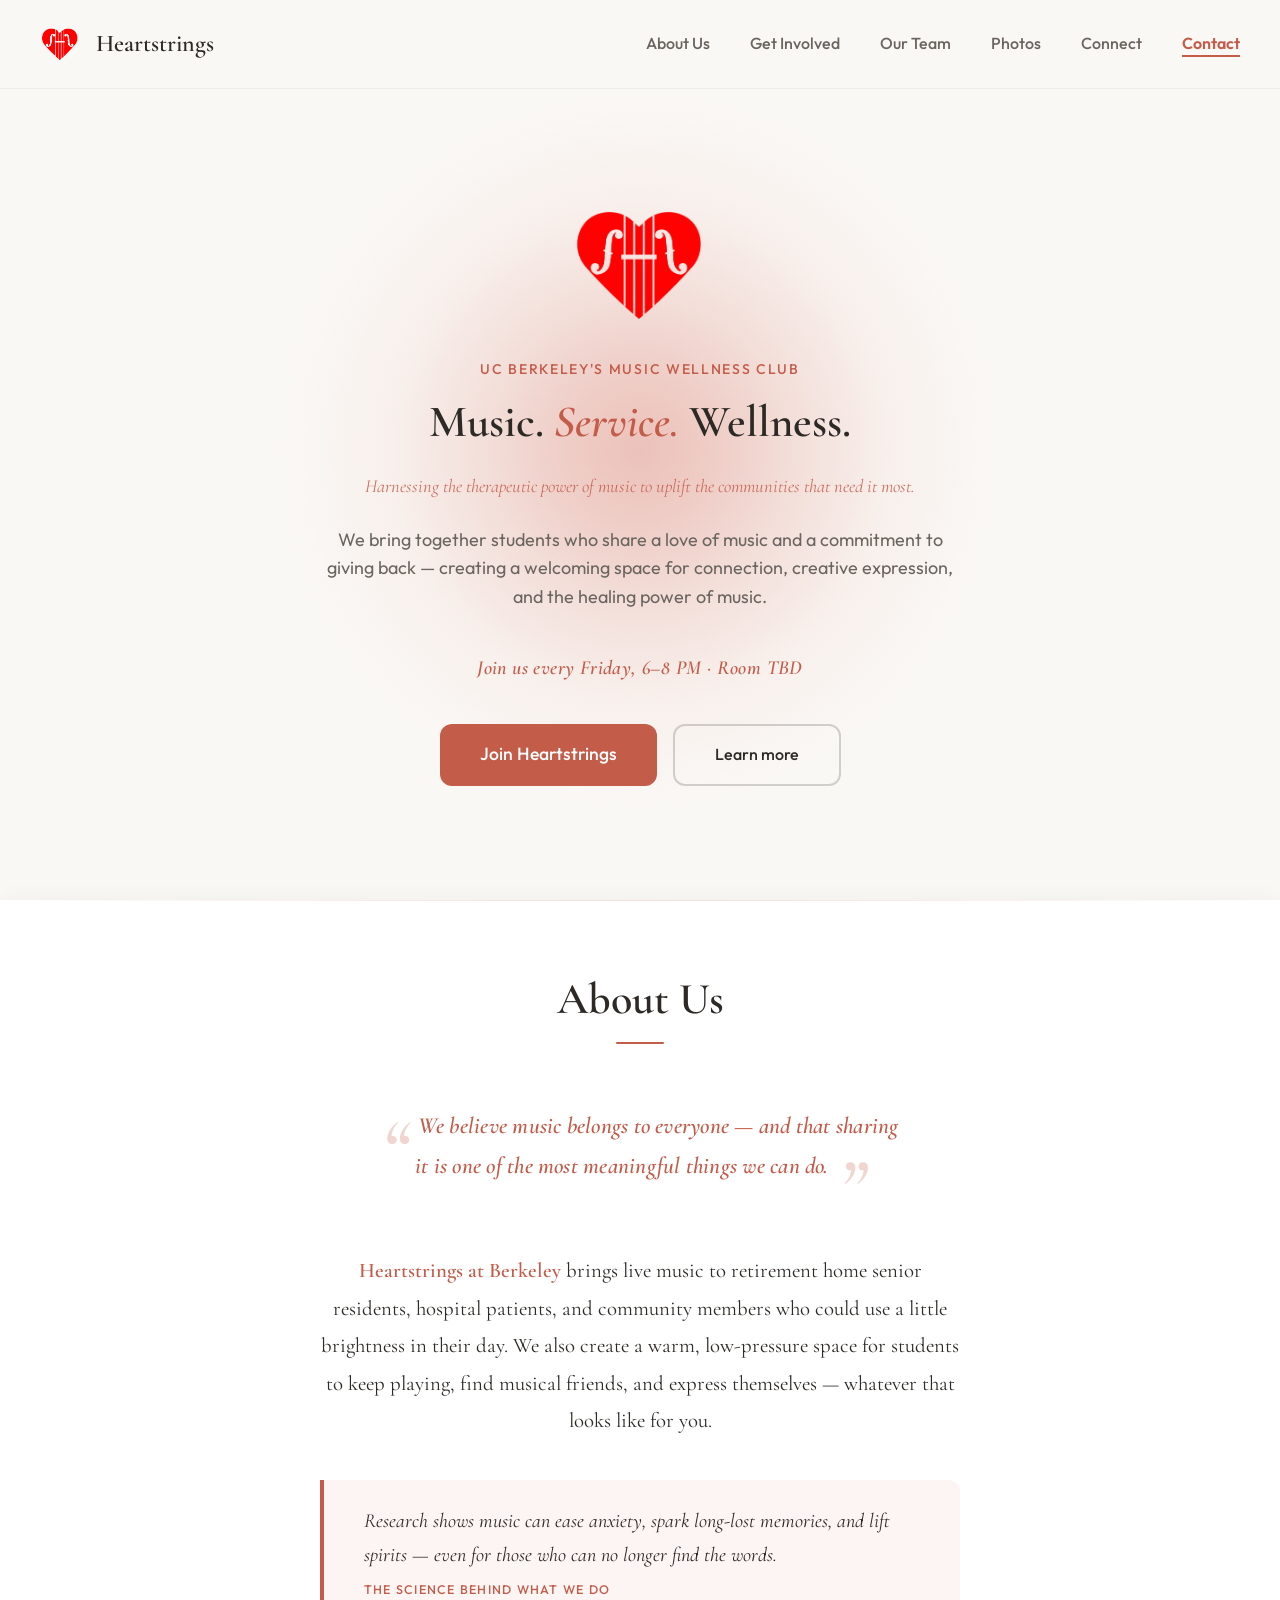
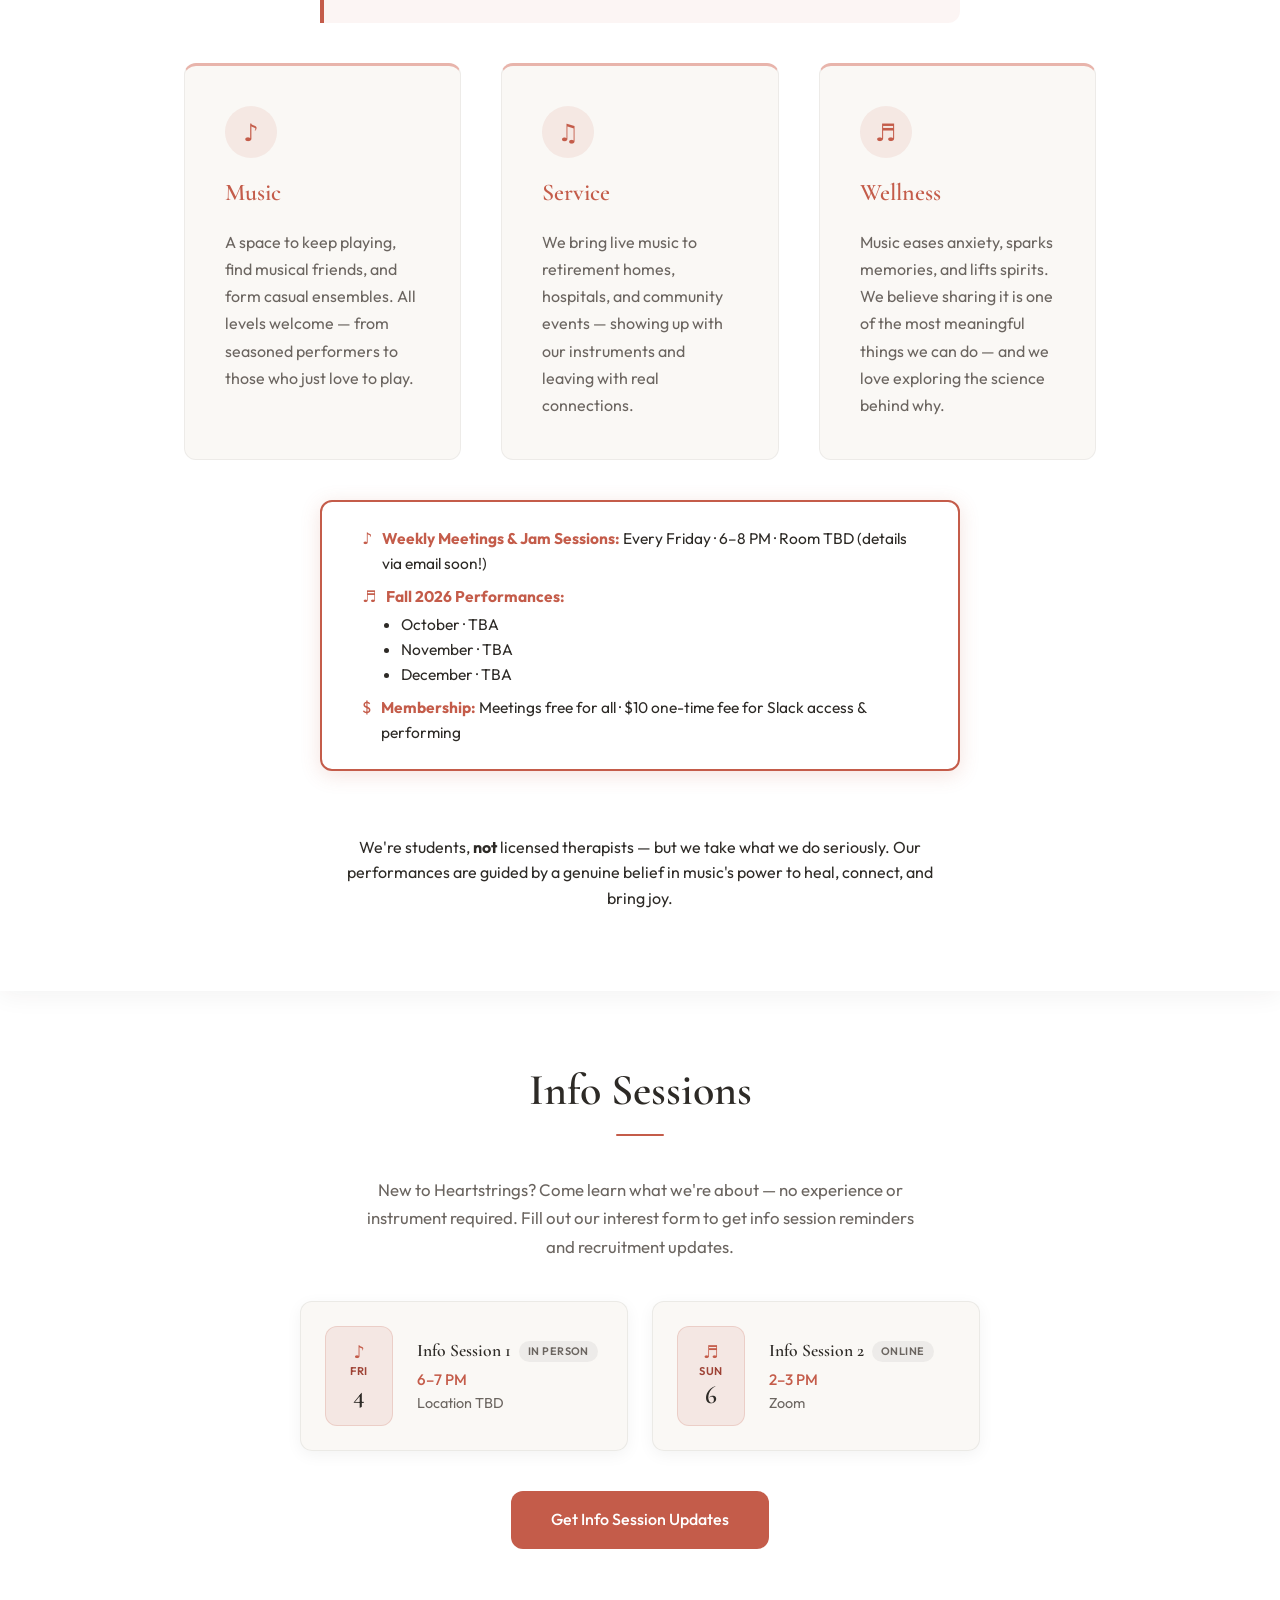
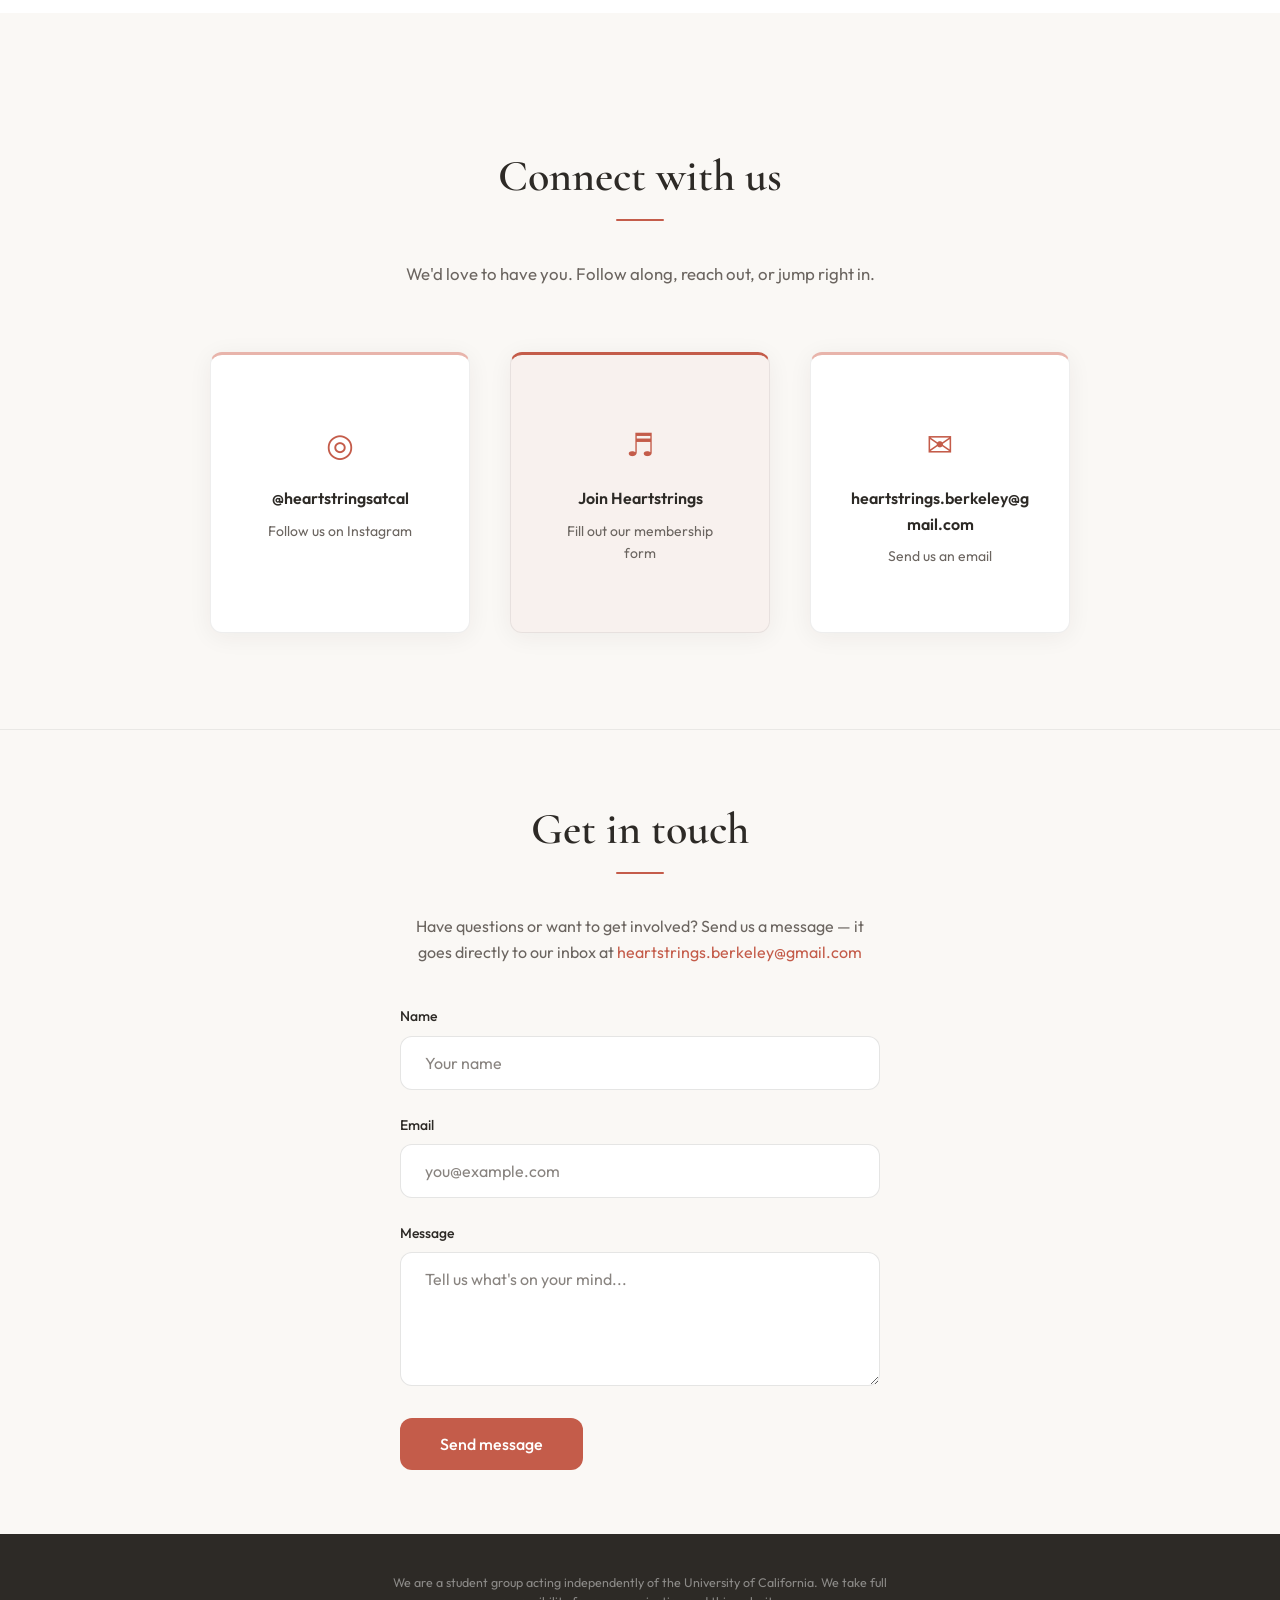
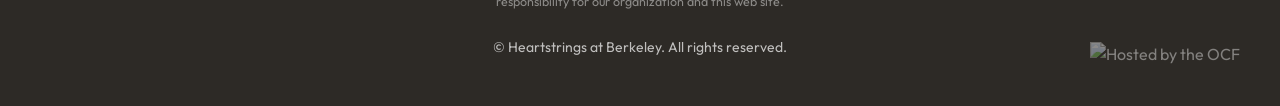
==== site/index.html @ 00cbadbc "Publish only site/ instead of the whole repo The hook checked main out directly into public_html, wh" ====
<!DOCTYPE html>
<html lang="en">
<head>
  <meta charset="UTF-8">
  <meta name="viewport" content="width=device-width, initial-scale=1.0">
  <meta http-equiv="Cache-Control" content="no-cache, no-store, must-revalidate">
  <meta http-equiv="Pragma" content="no-cache">
  <meta http-equiv="Expires" content="0">
  <title>Heartstrings at Berkeley — Music Wellness Club</title>
  <link rel="preconnect" href="https://fonts.googleapis.com">
  <link rel="preconnect" href="https://fonts.gstatic.com" crossorigin>
  <link rel="preload" as="style" href="https://fonts.googleapis.com/css2?family=Cormorant+Garamond:ital,wght@0,400;0,600;1,400&family=Outfit:wght@300;400;500;600&display=swap" onload="this.onload=null;this.rel='stylesheet'">
  <noscript><link rel="stylesheet" href="https://fonts.googleapis.com/css2?family=Cormorant+Garamond:ital,wght@0,400;0,600;1,400&family=Outfit:wght@300;400;500;600&display=swap"></noscript>
  <link rel="icon" type="image/png" href="assets/heartstrings-logo.png">
  <link rel="stylesheet" href="styles.css?v=7">
</head>
<body>
  <header class="site-header">
    <nav class="nav">
      <a href="index.html" class="logo">
        <img src="assets/heartstrings-logo.png" alt="Heartstrings" class="logo-img">
        <span class="logo-text">Heartstrings</span>
      </a>
      <ul class="nav-links">
        <li><a href="#about">About Us</a></li>
        <li><a href="get-involved.html">Get Involved</a></li>
        <li><a href="executive-team.html">Our Team</a></li>
        <li><a href="photos.html">Photos</a></li>
        <li><a href="#connect">Connect</a></li>
        <li><a href="#contact">Contact</a></li>
      </ul>
      <button class="nav-toggle" aria-label="Open menu">
        <span></span>
        <span></span>
        <span></span>
      </button>
    </nav>
  </header>

  <main>
    <section class="hero">
      <div class="hero-content">
        <img src="assets/heartstrings-logo.png" alt="" class="hero-logo" width="160" height="160">
        <p class="hero-tagline">UC Berkeley's Music Wellness Club</p>
        <h1 class="hero-title">Music. <em>Service.</em> Wellness.</h1>
        <p class="hero-subtitle">Harnessing the therapeutic power of music to uplift the communities that need it most.</p>
        <p class="hero-desc">We bring together students who share a love of music and a commitment to giving back — creating a welcoming space for connection, creative expression, and the healing power of music.</p>
        <p class="about-meetingcall">Join us every Friday, 6–8 PM · Room TBD</p>
        <div class="hero-buttons">
          <a href="https://forms.gle/FXgsUbSEiFGepq1K9" class="btn btn-primary btn-hero-join" target="_blank" rel="noopener noreferrer">Join Heartstrings</a>
          <a href="#about" class="btn btn-secondary">Learn more</a>
        </div>
      </div>
      <div class="hero-visual" aria-hidden="true">
        <div class="wave wave-1"></div>
        <div class="wave wave-2"></div>
        <div class="wave wave-3"></div>
      </div>
    </section>

    <section id="about" class="about">
      <div class="container">
        <h2 class="section-title">About Us</h2>
        <p class="about-tagline">We believe music belongs to everyone — and that sharing it is one of the most meaningful things we can do.</p>
        <p class="about-intro"><span class="about-intro-name">Heartstrings at Berkeley</span> brings live music to retirement home senior residents, hospital patients, and community members who could use a little brightness in their day. We also create a warm, low-pressure space for students to keep playing, find musical friends, and express themselves — whatever that looks like for you.</p>
        <div class="about-research">
          <p class="about-research-text">Research shows music can ease anxiety, spark long-lost memories, and lift spirits — even for those who can no longer find the words.</p>
          <span class="about-research-label">The science behind what we do</span>
        </div>
        <div class="about-grid">
          <div class="about-card">
            <span class="about-icon" aria-hidden="true">♪</span>
            <h3>Music</h3>
            <p>A space to keep playing, find musical friends, and form casual ensembles. All levels welcome — from seasoned performers to those who just love to play.</p>
          </div>
          <div class="about-card">
            <span class="about-icon" aria-hidden="true">♫</span>
            <h3>Service</h3>
            <p>We bring live music to retirement homes, hospitals, and community events — showing up with our instruments and leaving with real connections.</p>
          </div>
          <div class="about-card">
            <span class="about-icon" aria-hidden="true">♬</span>
            <h3>Wellness</h3>
            <p>Music eases anxiety, sparks memories, and lifts spirits. We believe sharing it is one of the most meaningful things we can do — and we love exploring the science behind why.</p>
          </div>
        </div>
        <div class="hero-meetinginfo">
          <div class="hero-meetinginfo-item">
            <span>♪</span>
            <span><strong>Weekly Meetings &amp; Jam Sessions:</strong> Every Friday · 6–8 PM · Room TBD (details via email soon!)</span>
          </div>
          <div class="hero-meetinginfo-item">
            <span>♬</span>
            <div>
              <strong>Fall 2026 Performances:</strong>
              <ul style="margin: 0.25em 0 0 1em; padding: 0;">
                <li>October · TBA</li>
                <li>November · TBA</li>
                <li>December · TBA</li>
              </ul>
            </div>
          </div>
          <div class="hero-meetinginfo-item">
            <span>$</span>
            <span><strong>Membership:</strong> Meetings free for all · $10 one-time fee for Slack access &amp; performing</span>
          </div>
        </div>
        <p class="about-disclaimer">We're students, <strong>not</strong> licensed therapists — but we take what we do seriously. Our performances are guided by a genuine belief in music's power to heal, connect, and bring joy.</p>
      </div>
    </section>

    <section id="info-sessions" class="info-sessions">
      <div class="container">
        <h2 class="section-title">Info Sessions</h2>
        <p class="info-sessions-desc">New to Heartstrings? Come learn what we're about — no experience or instrument required. Fill out our interest form to get info session reminders and recruitment updates.</p>
        <div class="info-session-cards">
          <div class="info-session-card">
            <div class="info-session-date">
              <span class="info-session-icon" aria-hidden="true">♪</span>
              <span class="info-session-day">Fri</span>
              <span class="info-session-num">4</span>
            </div>
            <div class="info-session-body">
              <div class="info-session-top">
                <strong class="info-session-label">Info Session 1</strong>
                <span class="info-session-badge">In Person</span>
              </div>
              <p class="info-session-when">6–7 PM</p>
              <p class="info-session-where">Location TBD</p>
            </div>
          </div>
          <div class="info-session-card">
            <div class="info-session-date">
              <span class="info-session-icon" aria-hidden="true">♬</span>
              <span class="info-session-day">Sun</span>
              <span class="info-session-num">6</span>
            </div>
            <div class="info-session-body">
              <div class="info-session-top">
                <strong class="info-session-label">Info Session 2</strong>
                <span class="info-session-badge">Online</span>
              </div>
              <p class="info-session-when">2–3 PM</p>
              <p class="info-session-where">Zoom</p>
            </div>
          </div>
        </div>
        <div class="info-sessions-cta">
          <a href="https://docs.google.com/forms/d/e/1FAIpQLSdtDDccuGXJo1A7t2zyY8OoUpp2t9lm9kDJoeZXBirw_8EdvA/viewform" class="btn btn-primary" target="_blank" rel="noopener noreferrer">Get Info Session Updates</a>
        </div>
      </div>
    </section>

    <section id="connect" class="connect">
      <div class="container">
        <h2 class="section-title">Connect with us</h2>
        <p class="connect-desc">We'd love to have you. Follow along, reach out, or jump right in.</p>
        <div class="connect-cards">
          <a href="https://www.instagram.com/heartstringsatcal/" class="connect-card" target="_blank" rel="noopener noreferrer">
            <span class="connect-card-icon">◎</span>
            <span class="connect-card-label">@heartstringsatcal</span>
            <span class="connect-card-sub">Follow us on Instagram</span>
          </a>
          <a href="https://forms.gle/FXgsUbSEiFGepq1K9" class="connect-card connect-card-primary" target="_blank" rel="noopener noreferrer">
            <span class="connect-card-icon">♬</span>
            <span class="connect-card-label">Join Heartstrings</span>
            <span class="connect-card-sub">Fill out our membership form</span>
          </a>
          <a href="mailto:heartstrings.berkeley@gmail.com" class="connect-card">
            <span class="connect-card-icon">✉</span>
            <span class="connect-card-label">heartstrings.berkeley@gmail.com</span>
            <span class="connect-card-sub">Send us an email</span>
          </a>
        </div>
      </div>
    </section>

    <section id="contact" class="contact">
      <div class="container">
        <h2 class="section-title">Get in touch</h2>
        <p class="contact-intro">Have questions or want to get involved? Send us a message — it goes directly to our inbox at <a href="mailto:heartstrings.berkeley@gmail.com">heartstrings.berkeley@gmail.com</a></p>
        <form class="contact-form" id="contact-form" action="mailto:heartstrings.berkeley@gmail.com" method="get" enctype="text/plain">
          <div class="form-row">
            <label for="name">Name</label>
            <input type="text" id="name" name="name" required placeholder="Your name">
          </div>
          <div class="form-row">
            <label for="email">Email</label>
            <input type="email" id="email" name="email" required placeholder="you@example.com">
          </div>
          <div class="form-row">
            <label for="message">Message</label>
            <textarea id="message" name="message" rows="5" required placeholder="Tell us what's on your mind..."></textarea>
          </div>
          <button type="submit" class="btn btn-primary">Send message</button>
        </form>
      </div>
    </section>
  </main>

  <footer class="site-footer">
    <div class="container">
      <p class="footer-disclaimer">We are a student group acting independently of the University of California. We take full responsibility for our organization and this web site.</p>
      <p class="footer-text">© Heartstrings at Berkeley. All rights reserved.</p>
      <div class="footer-ocf">
        <a href="https://www.ocf.berkeley.edu">
          <img src="http://www.ocf.berkeley.edu/hosting-logos/ocfbadge_silver8.png" alt="Hosted by the OCF" style="border: 0;">
        </a>
      </div>
    </div>
  </footer>

  <script>
    document.querySelector('.nav-toggle').addEventListener('click', function() {
      document.querySelector('.nav-links').classList.toggle('open');
      this.classList.toggle('open');
    });
    document.querySelectorAll('.nav-links a').forEach(function(link) {
      link.addEventListener('click', function() {
        document.querySelector('.nav-links').classList.remove('open');
        document.querySelector('.nav-toggle').classList.remove('open');
      });
    });

    // Active nav highlighting based on scroll position
    const sections = document.querySelectorAll('section[id]');
    const navLinks = document.querySelectorAll('.nav-links a');
    const observer = new IntersectionObserver(function(entries) {
      entries.forEach(function(entry) {
        if (entry.isIntersecting) {
          navLinks.forEach(function(link) { link.classList.remove('active'); });
          var active = document.querySelector('.nav-links a[href="#' + entry.target.id + '"]');
          if (active) active.classList.add('active');
        }
      });
    }, { threshold: 0.4 });
    sections.forEach(function(section) { observer.observe(section); });

    document.getElementById('contact-form').addEventListener('submit', function(e) {
      e.preventDefault();
      var name = encodeURIComponent(document.getElementById('name').value);
      var email = encodeURIComponent(document.getElementById('email').value);
      var message = encodeURIComponent(document.getElementById('message').value);
      var body = 'Name: ' + document.getElementById('name').value + '\n\nEmail: ' + document.getElementById('email').value + '\n\nMessage:\n' + document.getElementById('message').value;
      var mailto = 'mailto:heartstrings.berkeley@gmail.com?subject=Heartstrings%20Website%20Contact&body=' + encodeURIComponent(body);
      window.location.href = mailto;
    });
  </script>
</body>
</html>
---- site/styles.css ----
/* ===== Variables ===== */
:root {
  --color-bg: #faf8f5;
  --color-surface: #ffffff;
  --color-text: #2d2a26;
  --color-text-muted: #6b6560;
  --color-accent: #c45c4a;
  --color-accent-soft: #e8b4ab;
  --color-accent-dark: #9e4235;
  --font-display: 'Cormorant Garamond', Georgia, serif;
  --font-body: 'Outfit', system-ui, sans-serif;
  --space-xs: 0.5rem;
  --space-sm: 1rem;
  --space-md: 1.5rem;
  --space-lg: 2.5rem;
  --space-xl: 4rem;
  --radius: 12px;
  --shadow: 0 4px 24px rgba(45, 42, 38, 0.06);
  --transition: 0.25s ease;
}

/* ===== Reset & base ===== */
*,
*::before,
*::after {
  box-sizing: border-box;
}

html {
  scroll-behavior: smooth;
}

body {
  margin: 0;
  font-family: var(--font-body);
  font-size: 1rem;
  font-weight: 400;
  line-height: 1.6;
  color: var(--color-text);
  background: var(--color-bg);
}

img {
  max-width: 100%;
  height: auto;
  display: block;
}

a {
  color: var(--color-accent);
  text-decoration: none;
  transition: color var(--transition);
}

a:hover {
  color: var(--color-accent-dark);
}

/* ===== Layout ===== */
.container {
  width: 100%;
  max-width: 960px;
  margin: 0 auto;
  padding: 0 var(--space-md);
}

/* ===== Header ===== */
.site-header {
  position: fixed;
  top: 0;
  left: 0;
  right: 0;
  z-index: 100;
  padding: var(--space-md) var(--space-lg);
  background: rgba(250, 248, 245, 0.92);
  backdrop-filter: blur(12px);
  border-bottom: 1px solid rgba(45, 42, 38, 0.06);
}

.nav {
  max-width: 1200px;
  margin: 0 auto;
  display: flex;
  align-items: center;
  justify-content: space-between;
}

.logo {
  display: flex;
  align-items: center;
  gap: var(--space-sm);
  font-family: var(--font-display);
  font-size: 1.5rem;
  font-weight: 600;
  color: var(--color-text);
}

.logo:hover {
  color: var(--color-accent);
}

.logo-img {
  width: 40px;
  height: 40px;
  object-fit: contain;
}

.logo-text {
  display: block;
}

.nav-links {
  display: flex;
  gap: var(--space-lg);
  list-style: none;
  margin: 0;
  padding: 0;
}

.nav-links a {
  font-weight: 500;
  color: var(--color-text-muted);
}

.nav-links a:hover {
  color: var(--color-accent);
}

.nav-links a.active,
.page-executive-team .nav-links a[href="executive-team.html"],
.page-get-involved .nav-links a[href="get-involved.html"],
.page-photos .nav-links a[href="photos.html"] {
  color: var(--color-accent);
  font-weight: 600;
  border-bottom: 2px solid var(--color-accent);
  padding-bottom: 2px;
}

.nav-toggle {
  display: none;
  flex-direction: column;
  gap: 6px;
  padding: 8px;
  background: none;
  border: none;
  cursor: pointer;
  color: var(--color-text);
}

.nav-toggle span {
  display: block;
  width: 24px;
  height: 2px;
  background: currentColor;
  border-radius: 1px;
  transition: transform var(--transition);
}

.nav-toggle.open span:nth-child(1) {
  transform: translateY(8px) rotate(45deg);
}

.nav-toggle.open span:nth-child(2) {
  opacity: 0;
}

.nav-toggle.open span:nth-child(3) {
  transform: translateY(-8px) rotate(-45deg);
}

@media (max-width: 640px) {
  .nav-toggle {
    display: flex;
  }

  .nav-links {
    position: absolute;
    top: 100%;
    left: 0;
    right: 0;
    flex-direction: column;
    gap: 0;
    padding: var(--space-md);
    background: var(--color-bg);
    border-bottom: 1px solid rgba(45, 42, 38, 0.08);
    opacity: 0;
    visibility: hidden;
    transform: translateY(-8px);
    transition: opacity var(--transition), transform var(--transition), visibility var(--transition);
  }

  .nav-links.open {
    opacity: 1;
    visibility: visible;
    transform: translateY(0);
  }

  .nav-links li {
    padding: var(--space-sm) 0;
    border-bottom: 1px solid rgba(45, 42, 38, 0.06);
  }

  .nav-links li:last-child {
    border-bottom: none;
  }
}

/* ===== Hero ===== */
.hero {
  position: relative;
  min-height: 100vh;
  display: flex;
  align-items: center;
  justify-content: center;
  padding: calc(80px + var(--space-xl)) var(--space-lg) var(--space-xl);
  overflow: hidden;
}

.hero-content {
  position: relative;
  z-index: 2;
  text-align: center;
  max-width: 640px;
}

.hero-logo {
  width: 140px;
  height: 140px;
  object-fit: contain;
  margin: 0 auto var(--space-md);
  display: block;
}

.hero-tagline {
  font-size: 0.875rem;
  font-weight: 500;
  letter-spacing: 0.12em;
  text-transform: uppercase;
  color: var(--color-accent);
  margin-bottom: var(--space-sm);
}

.hero-title {
  font-family: var(--font-display);
  font-size: clamp(1.6rem, 4vw, 2.8rem);
  font-weight: 600;
  line-height: 1.15;
  color: var(--color-text);
  margin: 0 0 var(--space-md);
  white-space: nowrap;
}

.hero-title em {
  font-style: italic;
  color: var(--color-accent);
}

.hero-subtitle {
  font-family: var(--font-display);
  font-size: 1.15rem;
  font-style: italic;
  color: var(--color-accent);
  margin: 0 0 var(--space-md);
  line-height: 1.6;
  opacity: 0.85;
}

.hero-desc {
  font-size: 1.125rem;
  color: var(--color-text-muted);
  margin: 0;
}

.btn {
  display: inline-block;
  padding: var(--space-sm) var(--space-lg);
  font-family: var(--font-body);
  font-size: 1rem;
  font-weight: 500;
  color: white;
  background: var(--color-accent);
  border: none;
  border-radius: var(--radius);
  cursor: pointer;
  transition: background var(--transition), transform 0.2s ease;
}

.btn:hover {
  background: var(--color-accent-dark);
  color: white;
  transform: translateY(-2px);
  box-shadow: 0 6px 20px rgba(196, 92, 74, 0.35);
}

.btn:focus-visible {
  outline: 2px solid var(--color-accent);
  outline-offset: 2px;
}

.btn-secondary {
  background: transparent;
  color: var(--color-text);
  border: 2px solid rgba(45, 42, 38, 0.2);
}

.btn-secondary:hover {
  background: rgba(45, 42, 38, 0.06);
  border-color: rgba(45, 42, 38, 0.3);
  color: var(--color-text);
}

.hero-buttons {
  display: flex;
  flex-wrap: wrap;
  gap: var(--space-sm);
  justify-content: center;
  margin-top: 0;
}

.hero-buttons .btn-hero-join {
  font-size: 1.1rem;
  padding: var(--space-sm) var(--space-lg);
}

.hero-meetinginfo {
  display: flex;
  flex-direction: column;
  gap: 0.5rem;
  max-width: 640px;
  margin: var(--space-lg) auto var(--space-xl);
  padding: var(--space-md) var(--space-lg);
  background: var(--color-surface);
  border: 2px solid var(--color-accent);
  border-radius: var(--radius);
  box-shadow: 0 4px 20px rgba(196, 92, 74, 0.18);
  text-align: left;
}

.hero-meetinginfo-item {
  display: flex;
  align-items: baseline;
  gap: 0.6rem;
  font-size: 0.97rem;
  color: var(--color-text);
}

.hero-meetinginfo-item > span:first-child {
  color: var(--color-accent);
  font-size: 1rem;
  flex-shrink: 0;
}

.hero-meetinginfo-item strong {
  color: var(--color-accent);
}

.hero-visual {
  position: absolute;
  inset: 0;
  z-index: 1;
  pointer-events: none;
}

.wave {
  position: absolute;
  border-radius: 50%;
  opacity: 0.4;
}

.wave-1 {
  width: 80vmin;
  height: 80vmin;
  top: 50%;
  left: 50%;
  transform: translate(-50%, -50%);
  background: radial-gradient(circle, var(--color-accent-soft) 0%, transparent 70%);
  animation: pulse 8s ease-in-out infinite;
}

.wave-2 {
  width: 60vmin;
  height: 60vmin;
  top: 50%;
  left: 50%;
  transform: translate(-50%, -50%);
  background: radial-gradient(circle, var(--color-accent-soft) 0%, transparent 65%);
  opacity: 0.5;
  animation: pulse 6s ease-in-out infinite 1s;
}

.wave-3 {
  width: 40vmin;
  height: 40vmin;
  top: 50%;
  left: 50%;
  transform: translate(-50%, -50%);
  background: radial-gradient(circle, var(--color-accent-soft) 0%, transparent 60%);
  opacity: 0.3;
  animation: pulse 5s ease-in-out infinite 2s;
}

@keyframes pulse {
  0%, 100% { transform: translate(-50%, -50%) scale(1); opacity: 0.4; }
  50% { transform: translate(-50%, -50%) scale(1.08); opacity: 0.25; }
}

/* ===== About ===== */
.about {
  padding: var(--space-xl) 0;
  background: var(--color-surface);
  box-shadow: var(--shadow);
  position: relative;
}

.about::before {
  content: '';
  position: absolute;
  top: 0;
  left: 0;
  right: 0;
  height: 1px;
  background: linear-gradient(90deg, transparent, rgba(196, 92, 74, 0.2), transparent);
}

.section-title {
  font-family: var(--font-display);
  font-size: clamp(2rem, 4vw, 2.75rem);
  font-weight: 600;
  color: var(--color-text);
  text-align: center;
  margin: 0 0 var(--space-sm);
}

.section-title::after {
  content: '';
  display: block;
  width: 48px;
  height: 2px;
  background: var(--color-accent);
  margin: var(--space-xs) auto var(--space-lg);
  border-radius: 2px;
}

.about-intro {
  text-align: center;
  max-width: 640px;
  margin: 0 auto var(--space-lg);
  color: var(--color-text);
  font-family: var(--font-display);
  font-size: 1.3rem;
  line-height: 1.8;
}

.about-intro-name {
  color: var(--color-accent);
  font-weight: 600;
}

.about-meetingcall {
  font-family: var(--font-display);
  font-size: 1.25rem;
  font-style: italic;
  font-weight: 600;
  color: var(--color-accent);
  margin: var(--space-lg) 0;
  letter-spacing: 0.02em;
}

.about-intro em {
  font-style: italic;
  color: var(--color-text);
  font-family: var(--font-display);
}

.about-disclaimer {
  text-align: center;
  max-width: 600px;
  margin-left: auto;
  margin-right: auto;
}

.about-grid {
  display: grid;
  grid-template-columns: repeat(auto-fit, minmax(260px, 1fr));
  gap: var(--space-lg);
}

.about-card {
  padding: var(--space-lg);
  background: var(--color-bg);
  border-radius: var(--radius);
  border: 1px solid rgba(45, 42, 38, 0.06);
  border-top: 3px solid var(--color-accent-soft);
  transition: box-shadow var(--transition), border-top-color var(--transition), transform var(--transition);
}

.about-card:hover {
  box-shadow: 0 8px 32px rgba(196, 92, 74, 0.12);
  border-top-color: var(--color-accent);
  transform: translateY(-3px);
}

.about-icon {
  display: inline-flex;
  align-items: center;
  justify-content: center;
  width: 52px;
  height: 52px;
  font-size: 1.5rem;
  color: var(--color-accent);
  background: rgba(196, 92, 74, 0.1);
  border-radius: 50%;
  margin-bottom: var(--space-sm);
}

.about-card h3 {
  font-family: var(--font-display);
  font-size: 1.5rem;
  font-weight: 600;
  color: var(--color-accent);
  margin: 0 0 var(--space-sm);
}

.about-card p {
  margin: 0;
  color: var(--color-text-muted);
  font-size: 1rem;
  line-height: 1.7;
}

.about-tagline {
  text-align: center;
  max-width: 600px;
  margin: 0 auto var(--space-lg);
  font-family: var(--font-display);
  font-size: 1.45rem;
  font-style: italic;
  font-weight: 600;
  color: var(--color-accent);
  line-height: 1.6;
  letter-spacing: 0.01em;
  position: relative;
  padding: var(--space-md) var(--space-lg);
}

.about-tagline::before {
  content: '\201C';
  font-size: 5rem;
  line-height: 0;
  vertical-align: -0.5em;
  color: var(--color-accent);
  opacity: 0.25;
  font-family: var(--font-display);
  margin-right: 0.1em;
}

.about-tagline::after {
  content: '\201D';
  font-size: 5rem;
  line-height: 0;
  vertical-align: -0.5em;
  color: var(--color-accent);
  opacity: 0.25;
  font-family: var(--font-display);
  margin-left: 0.1em;
}

.about-research {
  max-width: 640px;
  margin: 0 auto var(--space-lg);
  padding: var(--space-md) var(--space-lg);
  background: rgba(196, 92, 74, 0.06);
  border-left: 4px solid var(--color-accent);
  border-radius: 0 var(--radius) var(--radius) 0;
}

.about-research-text {
  font-family: var(--font-display);
  font-size: 1.25rem;
  font-style: italic;
  color: var(--color-text);
  line-height: 1.7;
  margin: 0 0 var(--space-xs);
}

.about-research-label {
  display: block;
  font-size: 0.78rem;
  font-weight: 500;
  letter-spacing: 0.1em;
  text-transform: uppercase;
  color: var(--color-accent);
}

/* ===== Connect ===== */
.connect {
  padding: calc(var(--space-xl) * 2) 0 calc(var(--space-xl) * 1.5);
  background: var(--color-bg);
}

.connect-desc {
  text-align: center;
  color: var(--color-text-muted);
  font-size: 1.05rem;
  margin: 0 auto var(--space-xl);
  max-width: 480px;
}

.connect-cards {
  display: grid;
  grid-template-columns: repeat(auto-fit, minmax(220px, 1fr));
  gap: var(--space-lg);
  max-width: 860px;
  margin: 0 auto;
}

.connect-card {
  display: flex;
  flex-direction: column;
  align-items: center;
  text-align: center;
  gap: var(--space-xs);
  padding: var(--space-xl) var(--space-lg);
  background: var(--color-surface);
  border: 1px solid rgba(45, 42, 38, 0.08);
  border-top: 3px solid var(--color-accent-soft);
  border-radius: var(--radius);
  box-shadow: var(--shadow);
  color: var(--color-text);
  text-decoration: none;
  transition: box-shadow var(--transition), border-top-color var(--transition), transform var(--transition);
}

.connect-card:hover {
  box-shadow: 0 8px 32px rgba(196, 92, 74, 0.12);
  border-top-color: var(--color-accent);
  transform: translateY(-3px);
  color: var(--color-text);
}

.connect-card-primary {
  border-top-color: var(--color-accent);
  background: rgba(196, 92, 74, 0.04);
}

.connect-card-icon {
  font-size: 2rem;
  color: var(--color-accent);
  margin-bottom: var(--space-xs);
}

.connect-card-label {
  font-weight: 600;
  font-size: 1rem;
  color: var(--color-text);
  word-break: break-all;
}

.connect-card-sub {
  font-size: 0.875rem;
  color: var(--color-text-muted);
}

/* ===== Info Sessions ===== */
.info-sessions {
  padding: var(--space-xl) 0;
  background: var(--color-surface);
  box-shadow: var(--shadow);
}

.info-sessions-desc {
  text-align: center;
  max-width: 560px;
  margin: 0 auto var(--space-lg);
  color: var(--color-text-muted);
  font-size: 1.05rem;
  line-height: 1.7;
}

.info-session-cards {
  display: grid;
  grid-template-columns: repeat(auto-fit, minmax(280px, 1fr));
  gap: var(--space-md);
  max-width: 680px;
  margin: 0 auto;
}

.info-session-card {
  display: flex;
  align-items: center;
  gap: var(--space-md);
  text-align: left;
  padding: var(--space-md);
  background: var(--color-bg);
  border-radius: var(--radius);
  border: 1px solid rgba(45, 42, 38, 0.07);
  box-shadow: 0 4px 16px rgba(0, 0, 0, 0.05);
  transition: transform var(--transition), box-shadow var(--transition);
}

.info-session-card:hover {
  transform: translateY(-3px);
  box-shadow: 0 10px 28px rgba(0, 0, 0, 0.08);
}

.info-session-date {
  flex-shrink: 0;
  display: flex;
  flex-direction: column;
  align-items: center;
  justify-content: center;
  width: 68px;
  padding: var(--space-sm) 0;
  border-radius: var(--radius);
  background: rgba(196, 92, 74, 0.1);
  border: 1px solid rgba(196, 92, 74, 0.18);
}

.info-session-icon {
  font-size: 1.1rem;
  color: var(--color-accent);
  line-height: 1;
  margin-bottom: 2px;
}

.info-session-day {
  font-size: 0.7rem;
  font-weight: 600;
  letter-spacing: 0.06em;
  text-transform: uppercase;
  color: var(--color-accent-dark);
}

.info-session-num {
  font-family: var(--font-display);
  font-size: 1.6rem;
  font-weight: 600;
  line-height: 1.1;
  color: var(--color-text);
}

.info-session-body {
  min-width: 0;
  flex: 1;
}

.info-session-top {
  display: flex;
  align-items: center;
  flex-wrap: wrap;
  gap: 8px;
  margin-bottom: 2px;
}

.info-session-label {
  font-family: var(--font-display);
  font-size: 1.1rem;
  font-weight: 600;
  color: var(--color-text);
}

.info-session-badge {
  font-size: 0.68rem;
  font-weight: 600;
  letter-spacing: 0.04em;
  text-transform: uppercase;
  color: var(--color-text-muted);
  background: rgba(45, 42, 38, 0.06);
  padding: 2px 9px;
  border-radius: 999px;
}

.info-session-when {
  margin: 2px 0 0;
  font-weight: 500;
  color: var(--color-accent);
  font-size: 0.95rem;
}

.info-session-where {
  margin: 0;
  color: var(--color-text-muted);
  font-size: 0.9rem;
}

.info-sessions-cta {
  text-align: center;
  margin-top: var(--space-lg);
}

/* ===== Get involved ===== */
.involved {
  padding: var(--space-xl) 0;
  background: var(--color-surface);
  box-shadow: var(--shadow);
}

.involved-intro {
  max-width: 640px;
  margin: 0 auto var(--space-md);
  color: var(--color-text-muted);
  font-size: 1.05rem;
  line-height: 1.7;
  text-align: center;
}

.involved-announce {
  max-width: 860px;
  margin: var(--space-lg) auto 0;
  padding: var(--space-lg);
  background: var(--color-accent);
  border-radius: var(--radius);
  box-shadow: 0 6px 28px rgba(196, 92, 74, 0.4);
  color: white;
}

.involved-announce-note {
  margin: var(--space-md) 0 0;
  font-size: 0.85rem;
  color: rgba(255, 255, 255, 0.8);
  text-align: center;
}

.involved-announce-note a {
  color: white;
  text-decoration: underline;
  text-underline-offset: 2px;
}

.involved-announce-title {
  font-family: var(--font-display);
  font-size: 1.4rem;
  font-weight: 600;
  color: white;
  margin: 0 0 var(--space-md);
  text-align: center;
  letter-spacing: 0.02em;
}

.involved-announce-items {
  display: flex;
  flex-direction: column;
}

.involved-announce-item {
  display: flex;
  align-items: flex-start;
  gap: var(--space-md);
  padding: var(--space-md) 0;
  border-bottom: 1px solid rgba(255, 255, 255, 0.2);
}

.involved-announce-item:last-child {
  border-bottom: none;
  padding-bottom: 0;
}

.involved-announce-item:first-child {
  padding-top: 0;
}

.involved-announce-icon {
  font-size: 1.3rem;
  flex-shrink: 0;
  margin-top: 2px;
  color: white;
  width: 1.5rem;
  text-align: center;
}

.involved-announce-item strong {
  display: block;
  font-size: 1rem;
  font-weight: 600;
  color: white;
  margin-bottom: 0.25em;
}

.involved-announce-item p {
  margin: 0;
  font-size: 0.95rem;
  color: white;
}

.involved-announce-item ul {
  list-style: none;
  margin: 0;
  padding: 0;
}

.involved-announce-item li {
  font-size: 0.95rem;
  color: white;
  padding: 0.15em 0;
}

.involved-announce-waiver {
  margin-top: 0.4em !important;
  font-size: 0.85rem !important;
  color: rgba(255, 255, 255, 0.8) !important;
}

.involved-announce-waiver a {
  color: white;
  text-decoration: underline;
  text-underline-offset: 2px;
}

.involved-schedule {
  max-width: 860px;
  margin: var(--space-lg) auto 0;
  text-align: center;
}

.schedule-timeline {
  display: flex;
  gap: var(--space-md);
  margin-top: var(--space-md);
}

.schedule-step {
  flex: 1;
  display: flex;
  flex-direction: column;
  align-items: center;
  gap: 10px;
  background: var(--color-bg);
  border-radius: var(--radius);
  padding: var(--space-lg) var(--space-md);
  border: 1px solid rgba(45, 42, 38, 0.07);
  border-top: 4px solid var(--color-accent);
  box-shadow: 0 4px 16px rgba(0, 0, 0, 0.05);
  text-align: center;
}

.schedule-meta {
  margin: 2px 0 0;
  font-size: 0.9rem;
  color: var(--color-text-muted);
}

.schedule-time-badge {
  display: inline-block;
  font-family: var(--font-body);
  font-size: 0.7rem;
  font-weight: 700;
  color: var(--color-accent);
  background: rgba(196, 92, 74, 0.1);
  padding: 4px 12px;
  border-radius: 20px;
  text-transform: uppercase;
  letter-spacing: 0.05em;
}

.schedule-step strong {
  font-family: var(--font-display);
  font-size: 1.05rem;
  color: var(--color-text);
  line-height: 1.3;
}

.schedule-step p {
  margin: 0;
  font-size: 0.875rem;
  color: var(--color-text-muted);
  line-height: 1.65;
}

@media (max-width: 600px) {
  .schedule-timeline {
    flex-direction: column;
  }
}

.involved-who {
  max-width: 860px;
  margin: var(--space-lg) auto 0;
  text-align: center;
}

.who-grid {
  display: grid;
  grid-template-columns: 1fr 1fr;
  gap: var(--space-md);
  margin-top: var(--space-md);
}

.who-card {
  background: var(--color-bg);
  border-radius: var(--radius);
  padding: var(--space-lg) var(--space-md);
  border: 1px solid rgba(45, 42, 38, 0.07);
  border-top: 4px solid var(--color-accent);
  box-shadow: 0 4px 16px rgba(0, 0, 0, 0.05);
  text-align: center;
  display: flex;
  flex-direction: column;
  justify-content: center;
  align-items: center;
  gap: 10px;
}

.who-card-icon {
  font-size: 1.8rem;
  color: var(--color-accent);
  line-height: 1;
}

.who-card-title {
  display: block;
  font-family: var(--font-display);
  font-size: 1.1rem;
  font-weight: 600;
  color: var(--color-accent);
}

.who-list {
  list-style: none;
  padding: 0;
  margin: 0;
  display: flex;
  flex-direction: column;
  gap: 10px;
  text-align: left;
  width: 100%;
}

.who-list li {
  font-size: 0.875rem;
  color: var(--color-text-muted);
  line-height: 1.6;
  padding: var(--space-sm) var(--space-md);
  background: rgba(196, 92, 74, 0.05);
  border-radius: calc(var(--radius) - 2px);
  border-left: 2px solid var(--color-accent);
}

.who-card p {
  margin: 0;
  font-size: 0.875rem;
  color: var(--color-text-muted);
  line-height: 1.65;
  text-align: center;
}

@media (max-width: 600px) {
  .who-grid {
    grid-template-columns: 1fr;
  }
}

.involved-details-row {
  max-width: 860px;
  margin: var(--space-lg) auto 0;
  display: flex;
  gap: var(--space-md);
  align-items: stretch;
}

.involved-details-row .involved-announce,
.involved-details-row .involved-fee {
  flex: 1;
  margin: 0;
  max-width: none;
}

@media (max-width: 700px) {
  .involved-details-row {
    flex-direction: column;
  }
}

.involved-ways,
.involved-perform,
.involved-fee {
  max-width: 640px;
  margin: var(--space-lg) auto 0;
  padding: var(--space-lg);
  background: var(--color-bg);
  border-radius: var(--radius);
  border: 1px solid rgba(45, 42, 38, 0.06);
}

.involved-fee {
  border: 2px solid var(--color-accent);
  box-shadow: 0 4px 16px rgba(196, 92, 74, 0.15);
}

.involved-perform {
  margin-top: var(--space-md);
}

.involved-subtitle {
  font-family: var(--font-display);
  font-size: 1.35rem;
  font-weight: 600;
  color: var(--color-text);
  margin: 0 0 var(--space-sm);
  text-align: center;
}

.involved-ways p,
.involved-perform p {
  margin: 0 0 var(--space-sm);
  color: var(--color-text-muted);
  font-size: 1rem;
  line-height: 1.7;
}

.involved-ways p:last-child,
.involved-perform p:last-child {
  margin-bottom: 0;
}

.involved-highlight {
  margin-top: var(--space-sm);
  padding: var(--space-sm) var(--space-md);
  background: rgba(196, 92, 74, 0.08);
  border-left: 3px solid var(--color-accent);
  border-radius: 0 var(--radius) var(--radius) 0;
  color: var(--color-text);
}

.involved-fee {
  max-width: 640px;
  margin: var(--space-lg) auto 0;
  padding: var(--space-lg);
  background: white;
  border: 2px solid var(--color-accent);
  border-radius: var(--radius);
  box-shadow: 0 4px 16px rgba(196, 92, 74, 0.15);
}

.involved-fee .involved-subtitle {
  color: var(--color-accent);
  margin-bottom: var(--space-sm);
}

.involved-fee p {
  margin: 0 0 var(--space-sm);
  color: var(--color-text);
}

.involved-fee p:last-child {
  margin-bottom: 0;
  color: var(--color-text-muted);
  font-size: 0.95rem;
}

.involved-fee-list {
  list-style: none;
  padding: 0;
  margin: 0 0 var(--space-md);
  display: flex;
  flex-direction: column;
  gap: var(--space-sm);
}

.involved-fee-list li {
  padding: var(--space-sm) var(--space-md);
  background: rgba(196, 92, 74, 0.06);
  border-left: 3px solid var(--color-accent);
  border-radius: 0 var(--radius) var(--radius) 0;
  color: var(--color-text);
  font-size: 0.97rem;
  line-height: 1.6;
}

.involved-cta {
  text-align: center;
  margin-top: var(--space-lg);
}

.involved-cta .btn {
  text-decoration: none;
}

.page-get-involved .involved {
  padding-top: calc(80px + var(--space-xl));
  min-height: 100vh;
}

/* ===== Our Team ===== */
.page-executive-team .team {
  padding-top: calc(80px + var(--space-xl));
  padding-bottom: var(--space-xl);
  min-height: 100vh;
}

.team-intro {
  text-align: center;
  max-width: 640px;
  margin: 0 auto var(--space-xl);
  color: var(--color-text-muted);
  font-size: 1.05rem;
  line-height: 1.7;
}

.team-grid {
  display: grid;
  grid-template-columns: repeat(auto-fit, minmax(320px, 1fr));
  gap: var(--space-xl);
  max-width: 900px;
  margin: 0 auto;
}

.team-member {
  background: var(--color-surface);
  border-radius: var(--radius);
  overflow: hidden;
  box-shadow: var(--shadow);
  border: 1px solid rgba(45, 42, 38, 0.06);
  display: flex;
  flex-direction: column;
}

.team-member-photo {
  position: relative;
  width: 100%;
  aspect-ratio: 3 / 4;
  background: var(--color-bg);
  overflow: hidden;
}

.team-member-photo img {
  width: 100%;
  height: 100%;
  object-fit: cover;
  display: block;
}

.team-member-photo.no-image img {
  display: none;
}

.team-member-photo.no-image::after {
  content: 'Add photo to assets/team';
  position: absolute;
  inset: 0;
  display: flex;
  align-items: center;
  justify-content: center;
  font-size: 0.875rem;
  color: var(--color-text-muted);
  font-family: var(--font-body);
  text-align: center;
  padding: var(--space-sm);
}

.team-member-info {
  padding: var(--space-lg);
  flex: 1;
  display: flex;
  flex-direction: column;
}

.team-member-name {
  font-family: var(--font-display);
  font-size: 1.5rem;
  font-weight: 600;
  color: var(--color-text);
  margin: 0 0 var(--space-xs);
}

.team-member-role {
  font-size: 0.875rem;
  font-weight: 500;
  color: var(--color-accent);
  margin: 0 0 var(--space-xs);
}

.team-member-major {
  font-size: 0.8rem;
  font-weight: 400;
  color: var(--color-text-muted);
  margin: 0 0 var(--space-md);
  letter-spacing: 0.03em;
}

.team-member-blurb {
  font-size: 0.95rem;
  color: var(--color-text-muted);
  line-height: 1.7;
  margin: 0 0 var(--space-md);
}

.team-member-passion {
  margin-top: auto;
  padding-top: var(--space-md);
  border-top: 1px solid rgba(45, 42, 38, 0.08);
}

.team-member-passion h3 {
  font-family: var(--font-display);
  font-size: 1rem;
  font-weight: 600;
  color: var(--color-text);
  margin: 0 0 var(--space-sm);
}

.team-member-passion p {
  font-size: 0.9rem;
  color: var(--color-text-muted);
  line-height: 1.7;
  margin: 0;
}

/* ===== Photo Gallery ===== */
.page-photos .gallery {
  padding-top: calc(80px + var(--space-xl));
  padding-bottom: var(--space-xl);
  min-height: 100vh;
}

.gallery-intro {
  text-align: center;
  max-width: 600px;
  margin: 0 auto var(--space-xl);
  color: var(--color-text-muted);
  font-size: 1.05rem;
  line-height: 1.7;
}

.gallery-section {
  max-width: 960px;
  margin: 0 auto var(--space-xl);
}

.gallery-section:last-child {
  margin-bottom: 0;
}

.gallery-section-title {
  font-family: var(--font-display);
  font-size: 1.75rem;
  font-weight: 600;
  color: var(--color-text);
  text-align: center;
  margin: 0 0 var(--space-xs);
}

.gallery-section-sub {
  text-align: center;
  color: var(--color-text-muted);
  font-size: 0.95rem;
  margin: 0 0 var(--space-md);
}

.gallery-grid {
  display: grid;
  grid-template-columns: repeat(4, 1fr);
  grid-auto-rows: 150px;
  gap: var(--space-sm);
}

.gallery-tile {
  position: relative;
  display: flex;
  flex-direction: column;
  align-items: center;
  justify-content: center;
  gap: 6px;
  text-align: center;
  padding: var(--space-sm);
  border-radius: var(--radius);
  background: linear-gradient(135deg, rgba(196, 92, 74, 0.12), rgba(196, 92, 74, 0.03));
  border: 1.5px dashed rgba(196, 92, 74, 0.35);
  color: var(--color-text-muted);
  transition: border-color var(--transition), background var(--transition);
}

.gallery-tile:hover {
  border-color: rgba(196, 92, 74, 0.6);
  background: linear-gradient(135deg, rgba(196, 92, 74, 0.16), rgba(196, 92, 74, 0.05));
}

.gallery-tile-icon {
  font-size: 1.7rem;
  color: var(--color-accent);
  opacity: 0.7;
}

.gallery-tile-label {
  font-size: 0.78rem;
  letter-spacing: 0.03em;
}

.gallery-tile-caption {
  font-size: 0.8rem;
  font-weight: 500;
  color: var(--color-accent-dark);
}

.gallery-tile-wide {
  grid-column: span 2;
}

.gallery-tile-tall {
  grid-row: span 2;
}

.gallery-tile-solo {
  height: 160px;
}

.performance-recap-row {
  display: grid;
  grid-template-columns: repeat(3, 1fr);
  gap: var(--space-md);
  margin: 0 0 var(--space-lg);
}

.performance-recap-row img {
  width: 100%;
  aspect-ratio: 1 / 1;
  object-fit: cover;
  border-radius: var(--radius);
  box-shadow: 0 4px 16px rgba(0, 0, 0, 0.1);
}

@media (max-width: 700px) {
  .performance-recap-row {
    grid-template-columns: 1fr;
  }
}

.gallery-performance {
  margin-bottom: var(--space-lg);
}

.gallery-performance:last-child {
  margin-bottom: 0;
}

.gallery-performance-header {
  display: flex;
  flex-wrap: wrap;
  align-items: baseline;
  justify-content: space-between;
  gap: var(--space-sm);
  margin-bottom: var(--space-sm);
}

.gallery-performance-header h3 {
  font-family: var(--font-display);
  font-size: 1.2rem;
  font-weight: 600;
  color: var(--color-text);
  margin: 0;
}

.gallery-performance-header h3 span {
  font-weight: 400;
  color: var(--color-text-muted);
  font-size: 0.9em;
}

.gallery-credit {
  margin: 0;
  font-size: 0.85rem;
  color: var(--color-text-muted);
}

.gallery-credit a {
  font-weight: 500;
}

.gallery-credit-main {
  text-align: center;
  margin: 0 0 var(--space-xl);
}

.gallery-credit-section {
  text-align: center;
  margin: 0 0 var(--space-md);
}

.photo-collage {
  column-count: 4;
  column-gap: var(--space-sm);
}

.photo-collage img {
  width: 100%;
  display: block;
  border-radius: var(--radius);
  margin-bottom: var(--space-sm);
  break-inside: avoid;
  box-shadow: 0 4px 16px rgba(0, 0, 0, 0.1);
}

@media (max-width: 900px) {
  .photo-collage {
    column-count: 3;
  }
}

@media (max-width: 600px) {
  .photo-collage {
    column-count: 2;
  }
}

@media (max-width: 700px) {
  .gallery-grid {
    grid-template-columns: repeat(2, 1fr);
  }

  .gallery-tile-wide {
    grid-column: span 2;
  }

  .gallery-grid-performances {
    grid-template-columns: 1fr;
  }
}

/* ===== Contact ===== */
.contact {
  padding: var(--space-xl) 0;
  border-top: 1px solid rgba(45, 42, 38, 0.08);
}

.contact-intro {
  text-align: center;
  color: var(--color-text-muted);
  margin: 0 0 var(--space-lg);
  max-width: 480px;
  margin-left: auto;
  margin-right: auto;
}

.contact-form {
  max-width: 480px;
  margin: 0 auto;
  display: flex;
  flex-direction: column;
  gap: var(--space-md);
}

.form-row {
  display: flex;
  flex-direction: column;
  gap: var(--space-xs);
}

.form-row label {
  font-size: 0.875rem;
  font-weight: 500;
  color: var(--color-text);
}

.form-row input,
.form-row textarea {
  padding: var(--space-sm) var(--space-md);
  font-family: var(--font-body);
  font-size: 1rem;
  color: var(--color-text);
  background: var(--color-surface);
  border: 1px solid rgba(45, 42, 38, 0.12);
  border-radius: var(--radius);
  transition: border-color var(--transition), box-shadow var(--transition);
}

.form-row input::placeholder,
.form-row textarea::placeholder {
  color: var(--color-text-muted);
  opacity: 0.8;
}

.form-row input:focus,
.form-row textarea:focus {
  outline: none;
  border-color: var(--color-accent);
  box-shadow: 0 0 0 3px rgba(196, 92, 74, 0.15);
}

.form-row textarea {
  resize: vertical;
  min-height: 120px;
}

.contact-form .btn {
  align-self: flex-start;
  margin-top: var(--space-xs);
}

/* ===== Footer ===== */
.site-footer {
  padding: var(--space-lg) var(--space-lg);
  background: var(--color-text);
  color: rgba(255, 255, 255, 0.7);
  position: relative;
}

.footer-text {
  margin: 0 0 var(--space-xs);
  font-size: 0.875rem;
  text-align: center;
}

.footer-disclaimer {
  font-size: 0.78rem;
  text-align: center;
  color: rgba(255, 255, 255, 0.45);
  max-width: 500px;
  margin: 0 auto var(--space-md);
  line-height: 1.5;
}

.footer-ocf {
  position: absolute;
  bottom: var(--space-md);
  right: var(--space-lg);
  opacity: 0.45;
  mix-blend-mode: screen;
}

.footer-ocf img {
  display: block;
  height: 40px;
  width: auto;
}

.site-footer a {
  color: rgba(255, 255, 255, 0.9);
}

.site-footer a:hover {
  color: white;
}
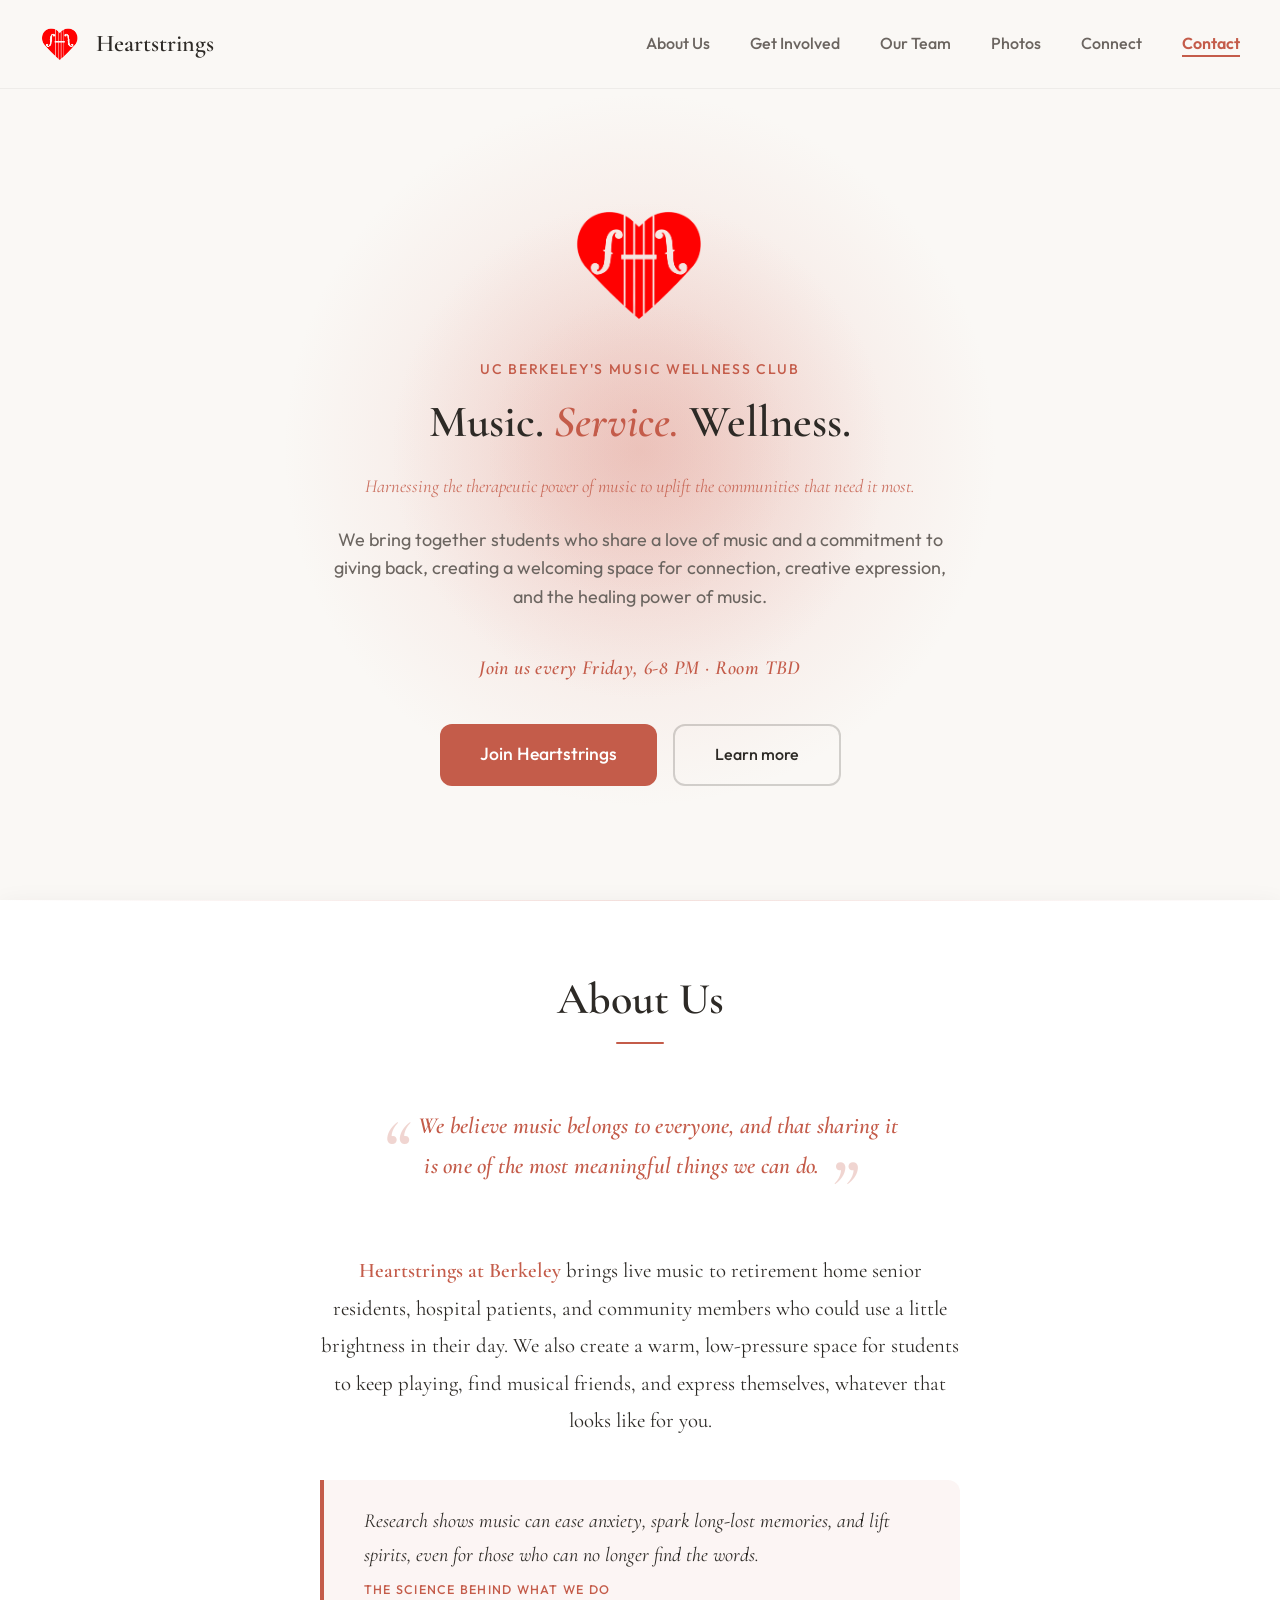
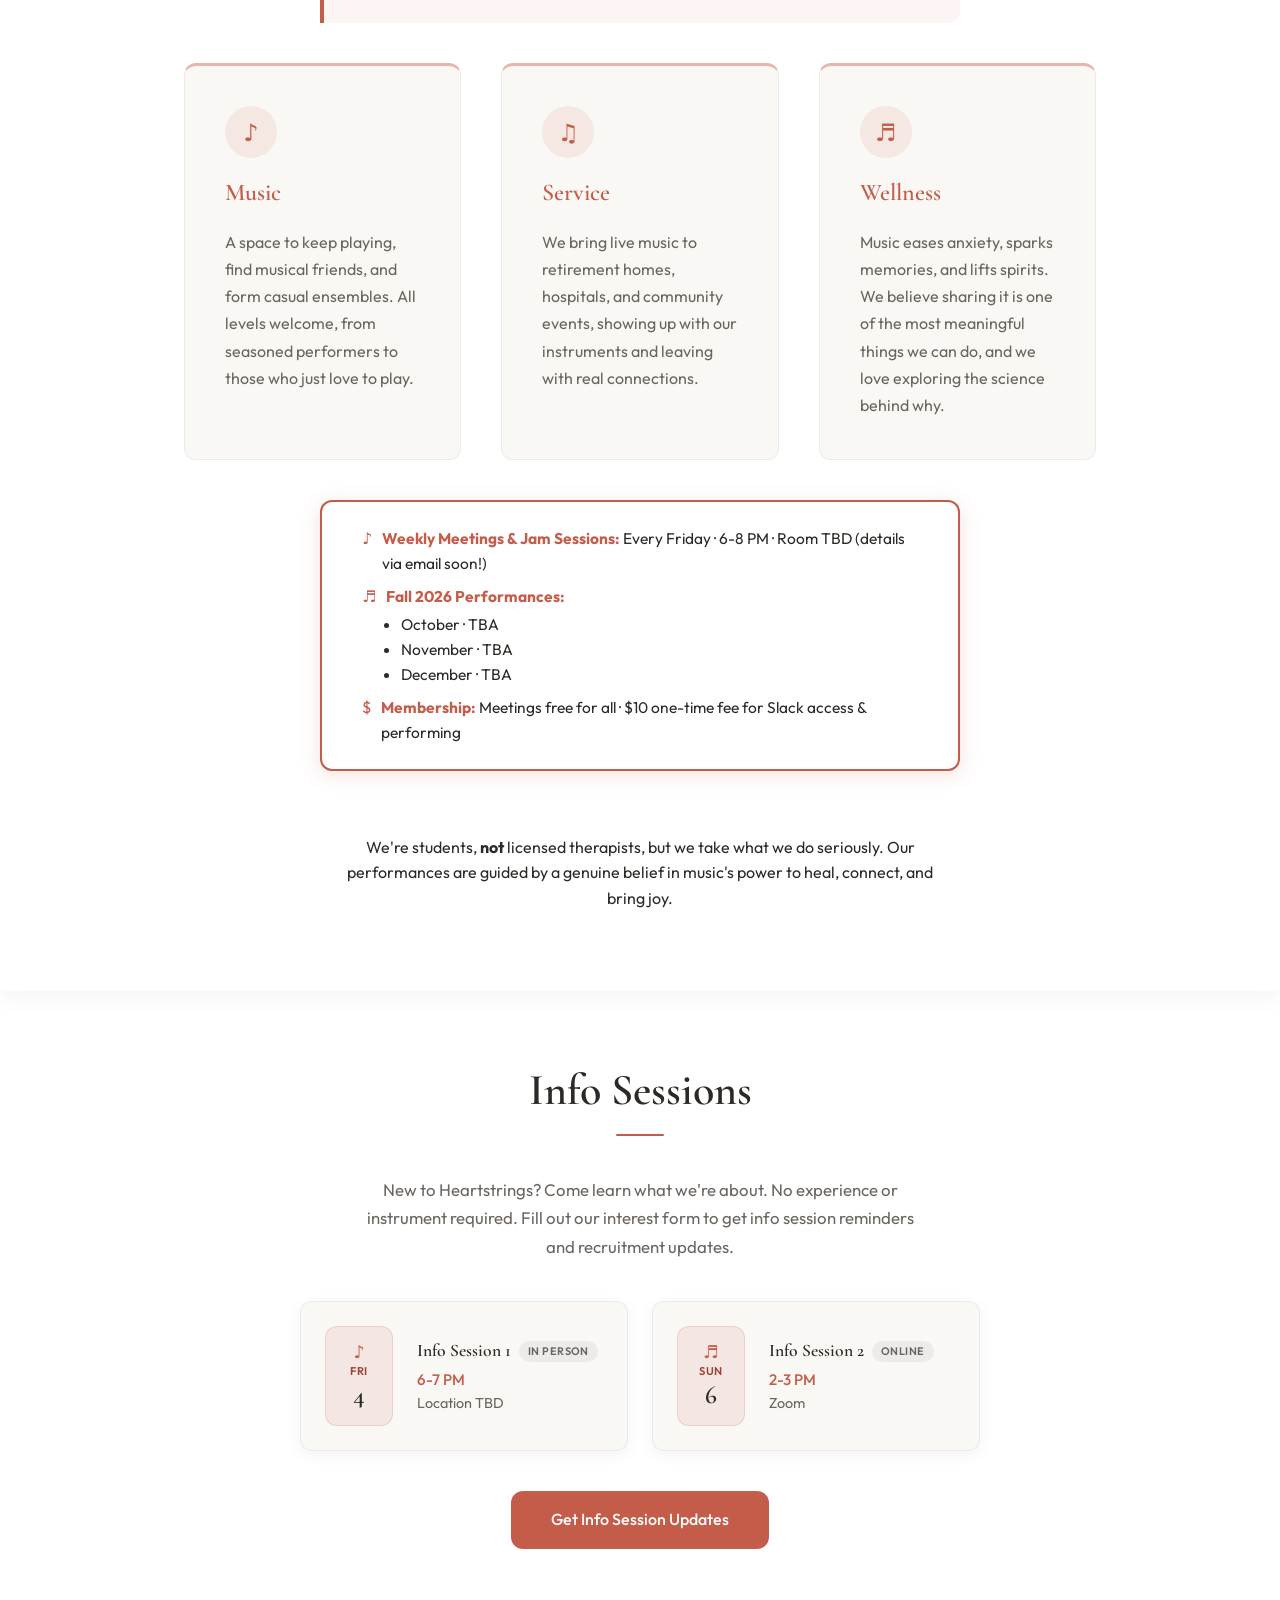
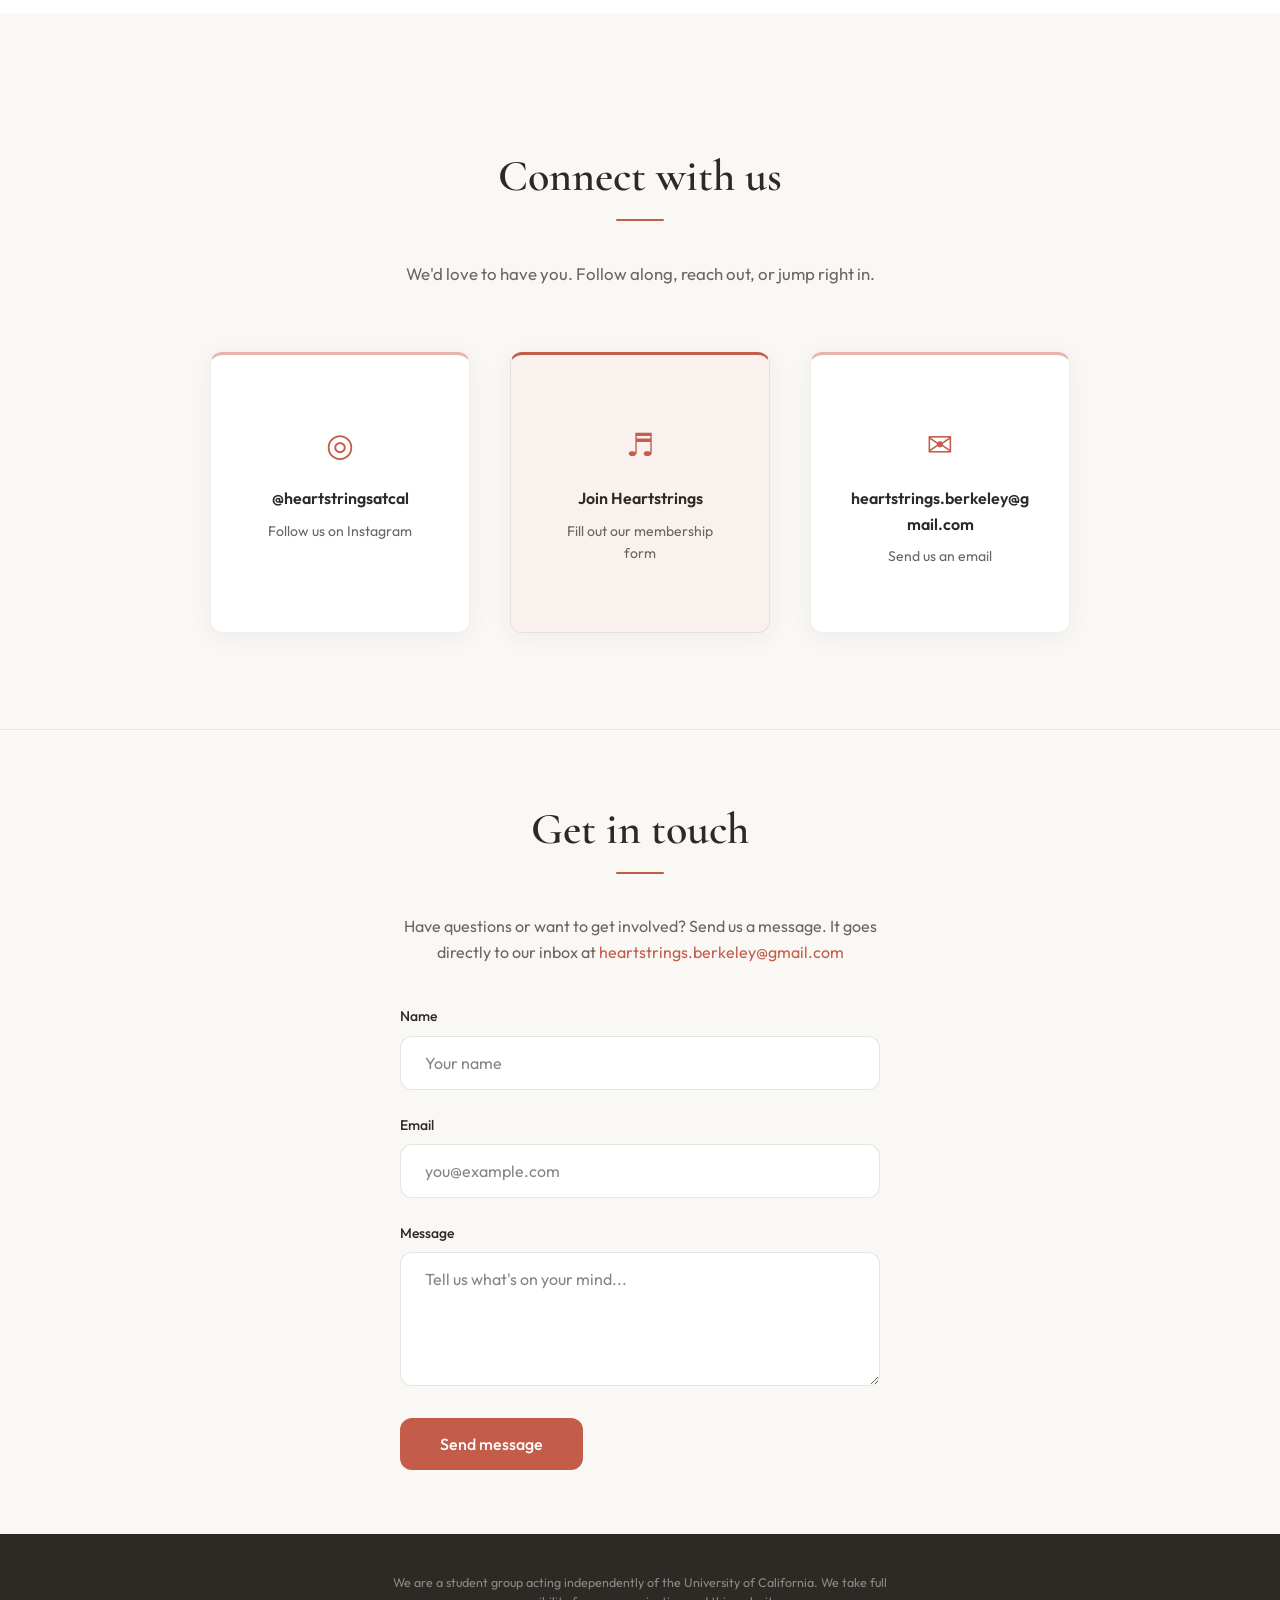
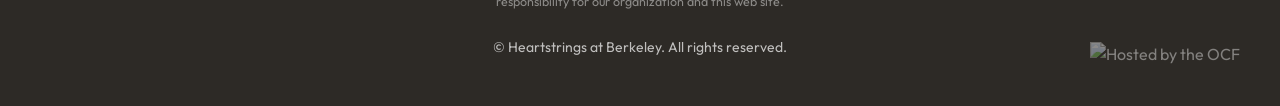
==== commit c1fb9dff: "Replace em dashes with ordinary punctuation across the site Each one is rewritten for its own senten" ====
--- a/site/index.html
+++ b/site/index.html
@@ -6,7 +6,7 @@
   <meta http-equiv="Cache-Control" content="no-cache, no-store, must-revalidate">
   <meta http-equiv="Pragma" content="no-cache">
   <meta http-equiv="Expires" content="0">
-  <title>Heartstrings at Berkeley — Music Wellness Club</title>
+  <title>Heartstrings at Berkeley | Music Wellness Club</title>
   <link rel="preconnect" href="https://fonts.googleapis.com">
   <link rel="preconnect" href="https://fonts.gstatic.com" crossorigin>
   <link rel="preload" as="style" href="https://fonts.googleapis.com/css2?family=Cormorant+Garamond:ital,wght@0,400;0,600;1,400&family=Outfit:wght@300;400;500;600&display=swap" onload="this.onload=null;this.rel='stylesheet'">
@@ -44,8 +44,8 @@
         <p class="hero-tagline">UC Berkeley's Music Wellness Club</p>
         <h1 class="hero-title">Music. <em>Service.</em> Wellness.</h1>
         <p class="hero-subtitle">Harnessing the therapeutic power of music to uplift the communities that need it most.</p>
-        <p class="hero-desc">We bring together students who share a love of music and a commitment to giving back — creating a welcoming space for connection, creative expression, and the healing power of music.</p>
-        <p class="about-meetingcall">Join us every Friday, 6–8 PM · Room TBD</p>
+        <p class="hero-desc">We bring together students who share a love of music and a commitment to giving back, creating a welcoming space for connection, creative expression, and the healing power of music.</p>
+        <p class="about-meetingcall">Join us every Friday, 6-8 PM · Room TBD</p>
         <div class="hero-buttons">
           <a href="https://forms.gle/FXgsUbSEiFGepq1K9" class="btn btn-primary btn-hero-join" target="_blank" rel="noopener noreferrer">Join Heartstrings</a>
           <a href="#about" class="btn btn-secondary">Learn more</a>
@@ -61,33 +61,33 @@
     <section id="about" class="about">
       <div class="container">
         <h2 class="section-title">About Us</h2>
-        <p class="about-tagline">We believe music belongs to everyone — and that sharing it is one of the most meaningful things we can do.</p>
-        <p class="about-intro"><span class="about-intro-name">Heartstrings at Berkeley</span> brings live music to retirement home senior residents, hospital patients, and community members who could use a little brightness in their day. We also create a warm, low-pressure space for students to keep playing, find musical friends, and express themselves — whatever that looks like for you.</p>
+        <p class="about-tagline">We believe music belongs to everyone, and that sharing it is one of the most meaningful things we can do.</p>
+        <p class="about-intro"><span class="about-intro-name">Heartstrings at Berkeley</span> brings live music to retirement home senior residents, hospital patients, and community members who could use a little brightness in their day. We also create a warm, low-pressure space for students to keep playing, find musical friends, and express themselves, whatever that looks like for you.</p>
         <div class="about-research">
-          <p class="about-research-text">Research shows music can ease anxiety, spark long-lost memories, and lift spirits — even for those who can no longer find the words.</p>
+          <p class="about-research-text">Research shows music can ease anxiety, spark long-lost memories, and lift spirits, even for those who can no longer find the words.</p>
           <span class="about-research-label">The science behind what we do</span>
         </div>
         <div class="about-grid">
           <div class="about-card">
             <span class="about-icon" aria-hidden="true">♪</span>
             <h3>Music</h3>
-            <p>A space to keep playing, find musical friends, and form casual ensembles. All levels welcome — from seasoned performers to those who just love to play.</p>
+            <p>A space to keep playing, find musical friends, and form casual ensembles. All levels welcome, from seasoned performers to those who just love to play.</p>
           </div>
           <div class="about-card">
             <span class="about-icon" aria-hidden="true">♫</span>
             <h3>Service</h3>
-            <p>We bring live music to retirement homes, hospitals, and community events — showing up with our instruments and leaving with real connections.</p>
+            <p>We bring live music to retirement homes, hospitals, and community events, showing up with our instruments and leaving with real connections.</p>
           </div>
           <div class="about-card">
             <span class="about-icon" aria-hidden="true">♬</span>
             <h3>Wellness</h3>
-            <p>Music eases anxiety, sparks memories, and lifts spirits. We believe sharing it is one of the most meaningful things we can do — and we love exploring the science behind why.</p>
+            <p>Music eases anxiety, sparks memories, and lifts spirits. We believe sharing it is one of the most meaningful things we can do, and we love exploring the science behind why.</p>
           </div>
         </div>
         <div class="hero-meetinginfo">
           <div class="hero-meetinginfo-item">
             <span>♪</span>
-            <span><strong>Weekly Meetings &amp; Jam Sessions:</strong> Every Friday · 6–8 PM · Room TBD (details via email soon!)</span>
+            <span><strong>Weekly Meetings &amp; Jam Sessions:</strong> Every Friday · 6-8 PM · Room TBD (details via email soon!)</span>
           </div>
           <div class="hero-meetinginfo-item">
             <span>♬</span>
@@ -105,14 +105,14 @@
             <span><strong>Membership:</strong> Meetings free for all · $10 one-time fee for Slack access &amp; performing</span>
           </div>
         </div>
-        <p class="about-disclaimer">We're students, <strong>not</strong> licensed therapists — but we take what we do seriously. Our performances are guided by a genuine belief in music's power to heal, connect, and bring joy.</p>
+        <p class="about-disclaimer">We're students, <strong>not</strong> licensed therapists, but we take what we do seriously. Our performances are guided by a genuine belief in music's power to heal, connect, and bring joy.</p>
       </div>
     </section>
 
     <section id="info-sessions" class="info-sessions">
       <div class="container">
         <h2 class="section-title">Info Sessions</h2>
-        <p class="info-sessions-desc">New to Heartstrings? Come learn what we're about — no experience or instrument required. Fill out our interest form to get info session reminders and recruitment updates.</p>
+        <p class="info-sessions-desc">New to Heartstrings? Come learn what we're about. No experience or instrument required. Fill out our interest form to get info session reminders and recruitment updates.</p>
         <div class="info-session-cards">
           <div class="info-session-card">
             <div class="info-session-date">
@@ -125,7 +125,7 @@
                 <strong class="info-session-label">Info Session 1</strong>
                 <span class="info-session-badge">In Person</span>
               </div>
-              <p class="info-session-when">6–7 PM</p>
+              <p class="info-session-when">6-7 PM</p>
               <p class="info-session-where">Location TBD</p>
             </div>
           </div>
@@ -140,7 +140,7 @@
                 <strong class="info-session-label">Info Session 2</strong>
                 <span class="info-session-badge">Online</span>
               </div>
-              <p class="info-session-when">2–3 PM</p>
+              <p class="info-session-when">2-3 PM</p>
               <p class="info-session-where">Zoom</p>
             </div>
           </div>
@@ -178,7 +178,7 @@
     <section id="contact" class="contact">
       <div class="container">
         <h2 class="section-title">Get in touch</h2>
-        <p class="contact-intro">Have questions or want to get involved? Send us a message — it goes directly to our inbox at <a href="mailto:heartstrings.berkeley@gmail.com">heartstrings.berkeley@gmail.com</a></p>
+        <p class="contact-intro">Have questions or want to get involved? Send us a message. It goes directly to our inbox at <a href="mailto:heartstrings.berkeley@gmail.com">heartstrings.berkeley@gmail.com</a></p>
         <form class="contact-form" id="contact-form" action="mailto:heartstrings.berkeley@gmail.com" method="get" enctype="text/plain">
           <div class="form-row">
             <label for="name">Name</label>
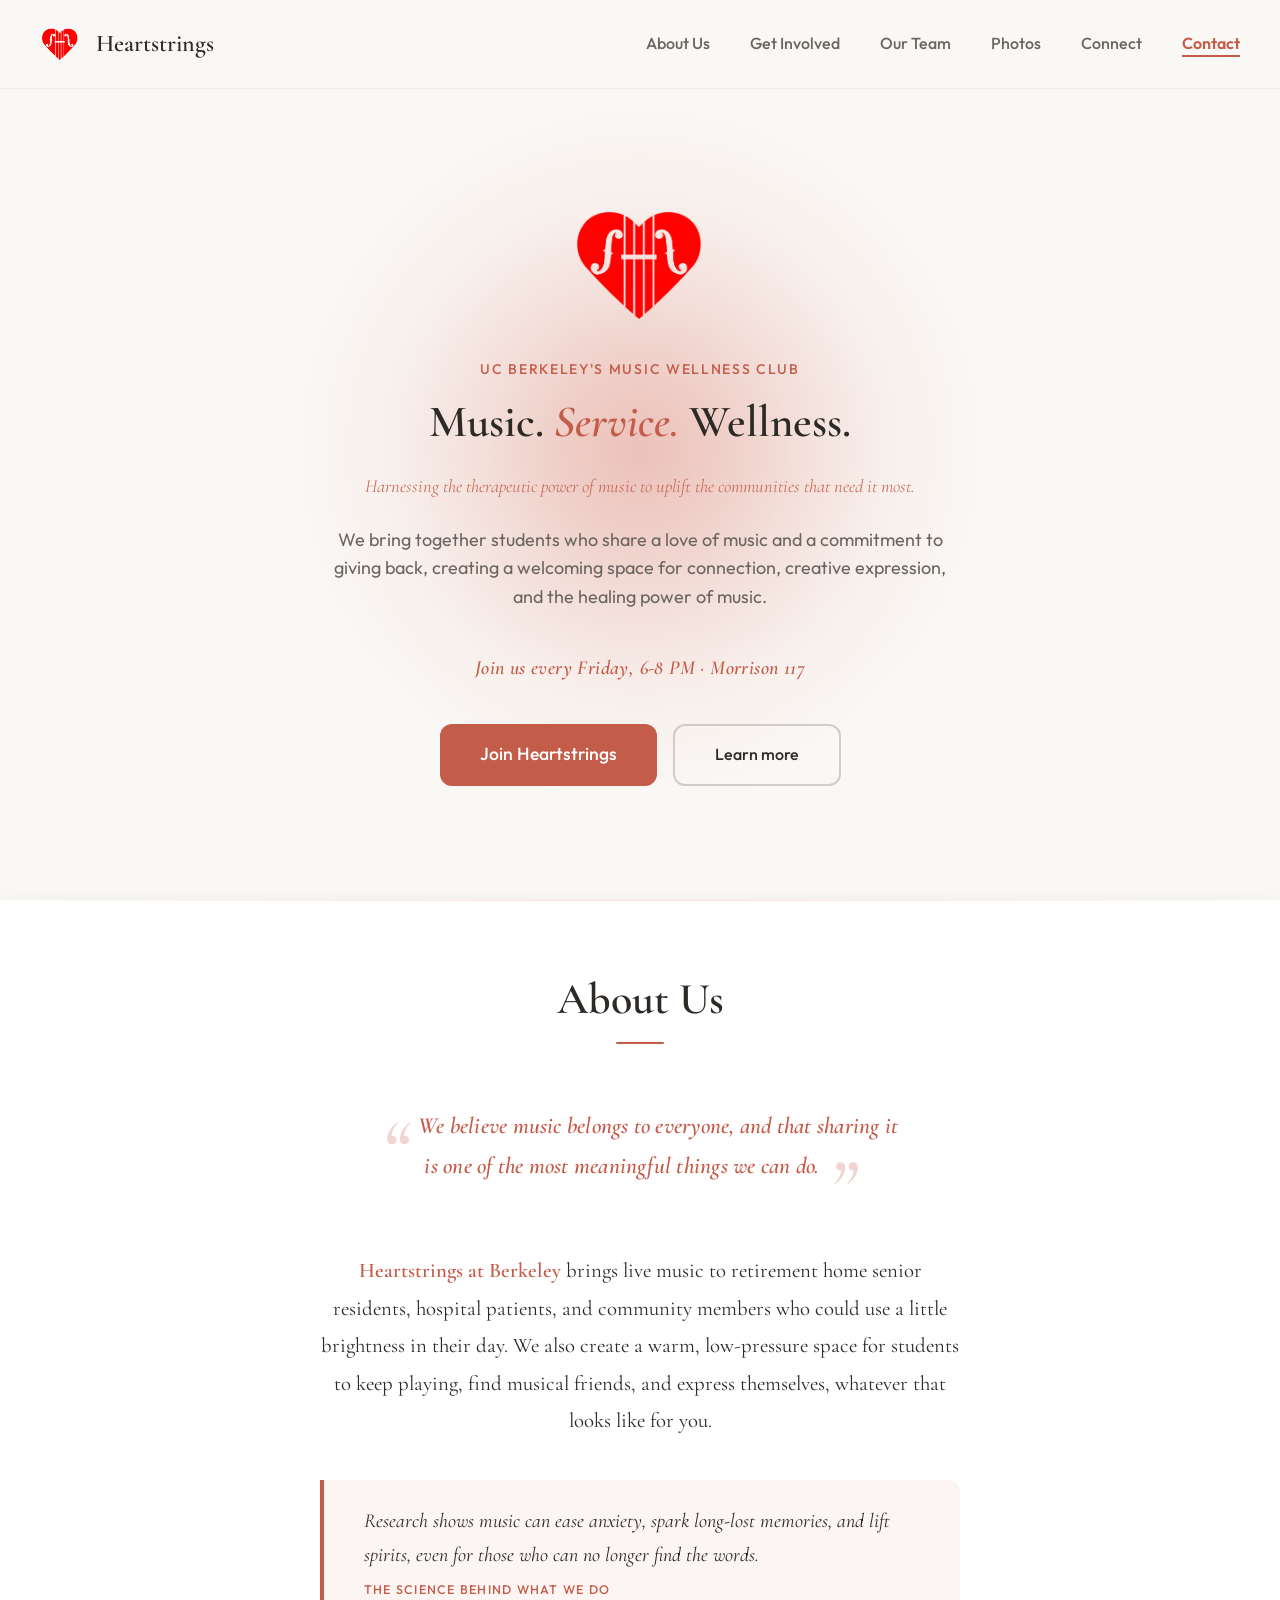
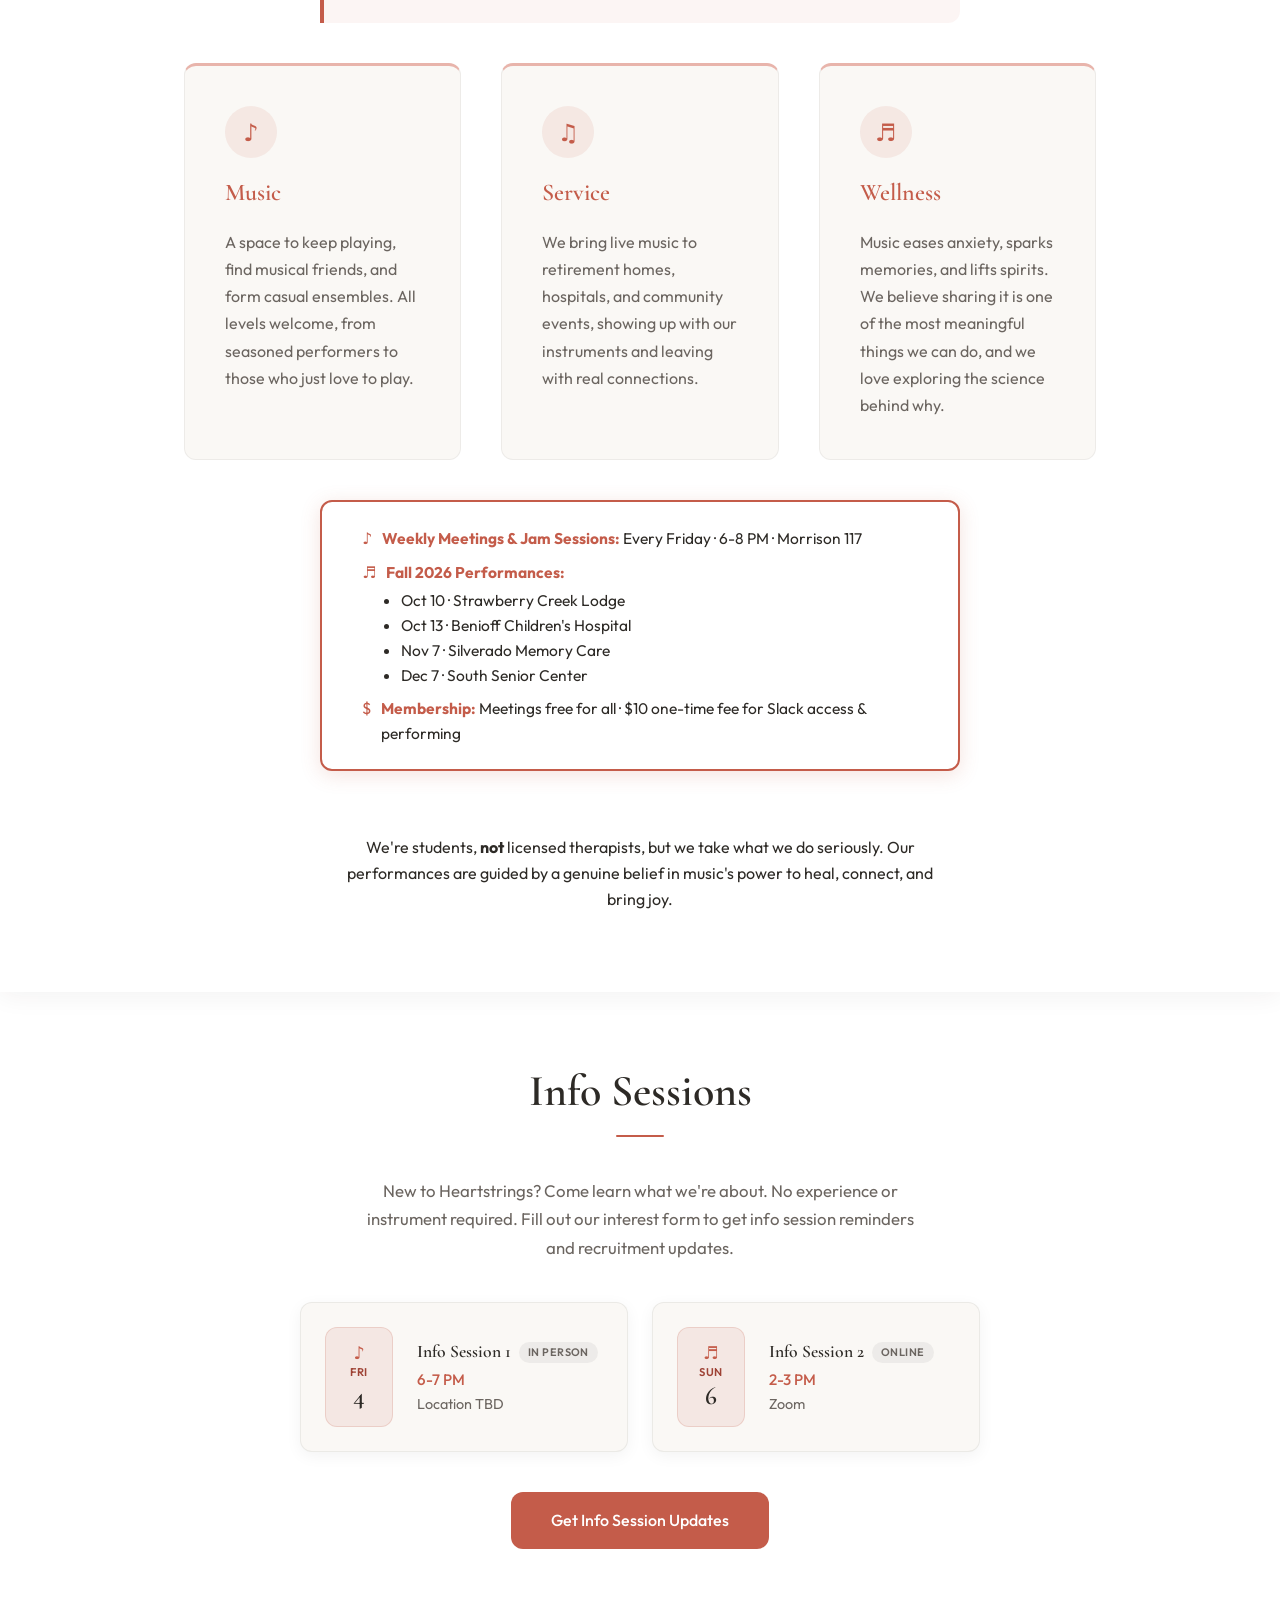
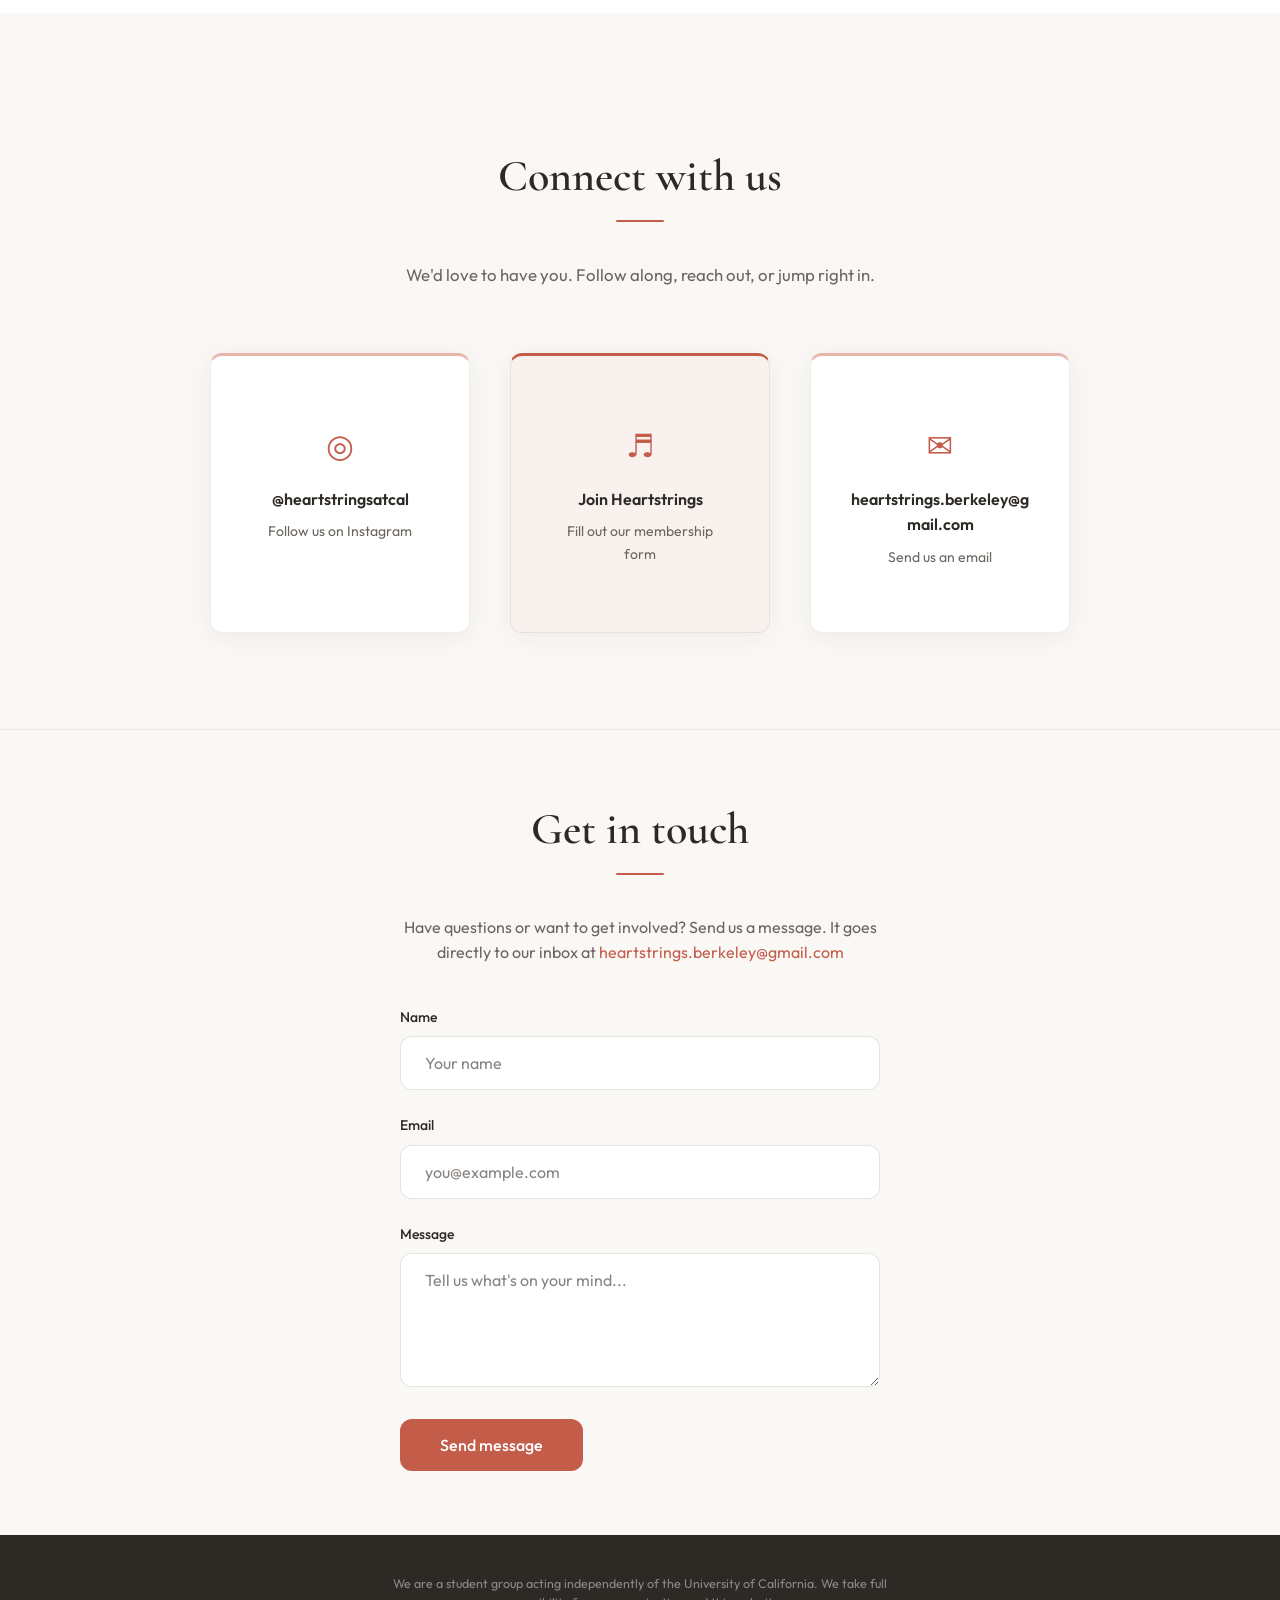
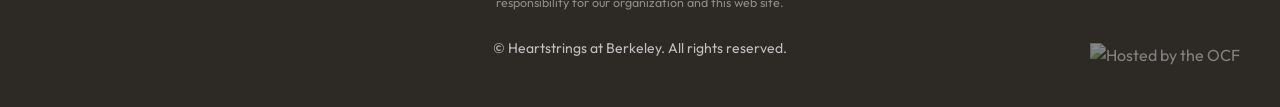
==== commit 2f63c571: "add room and performance dates" ====
--- a/site/index.html
+++ b/site/index.html
@@ -45,7 +45,7 @@
         <h1 class="hero-title">Music. <em>Service.</em> Wellness.</h1>
         <p class="hero-subtitle">Harnessing the therapeutic power of music to uplift the communities that need it most.</p>
         <p class="hero-desc">We bring together students who share a love of music and a commitment to giving back, creating a welcoming space for connection, creative expression, and the healing power of music.</p>
-        <p class="about-meetingcall">Join us every Friday, 6-8 PM · Room TBD</p>
+        <p class="about-meetingcall">Join us every Friday, 6-8 PM · Morrison 117</p>
         <div class="hero-buttons">
           <a href="https://forms.gle/FXgsUbSEiFGepq1K9" class="btn btn-primary btn-hero-join" target="_blank" rel="noopener noreferrer">Join Heartstrings</a>
           <a href="#about" class="btn btn-secondary">Learn more</a>
@@ -87,16 +87,17 @@
         <div class="hero-meetinginfo">
           <div class="hero-meetinginfo-item">
             <span>♪</span>
-            <span><strong>Weekly Meetings &amp; Jam Sessions:</strong> Every Friday · 6-8 PM · Room TBD (details via email soon!)</span>
+            <span><strong>Weekly Meetings &amp; Jam Sessions:</strong> Every Friday · 6-8 PM · Morrison 117</span>
           </div>
           <div class="hero-meetinginfo-item">
             <span>♬</span>
             <div>
               <strong>Fall 2026 Performances:</strong>
               <ul style="margin: 0.25em 0 0 1em; padding: 0;">
-                <li>October · TBA</li>
-                <li>November · TBA</li>
-                <li>December · TBA</li>
+                <li>Oct 10 · Strawberry Creek Lodge</li>
+                <li>Oct 13 · Benioff Children's Hospital</li>
+                <li>Nov 7 · Silverado Memory Care</li>
+                <li>Dec 7 · South Senior Center</li>
               </ul>
             </div>
           </div>
